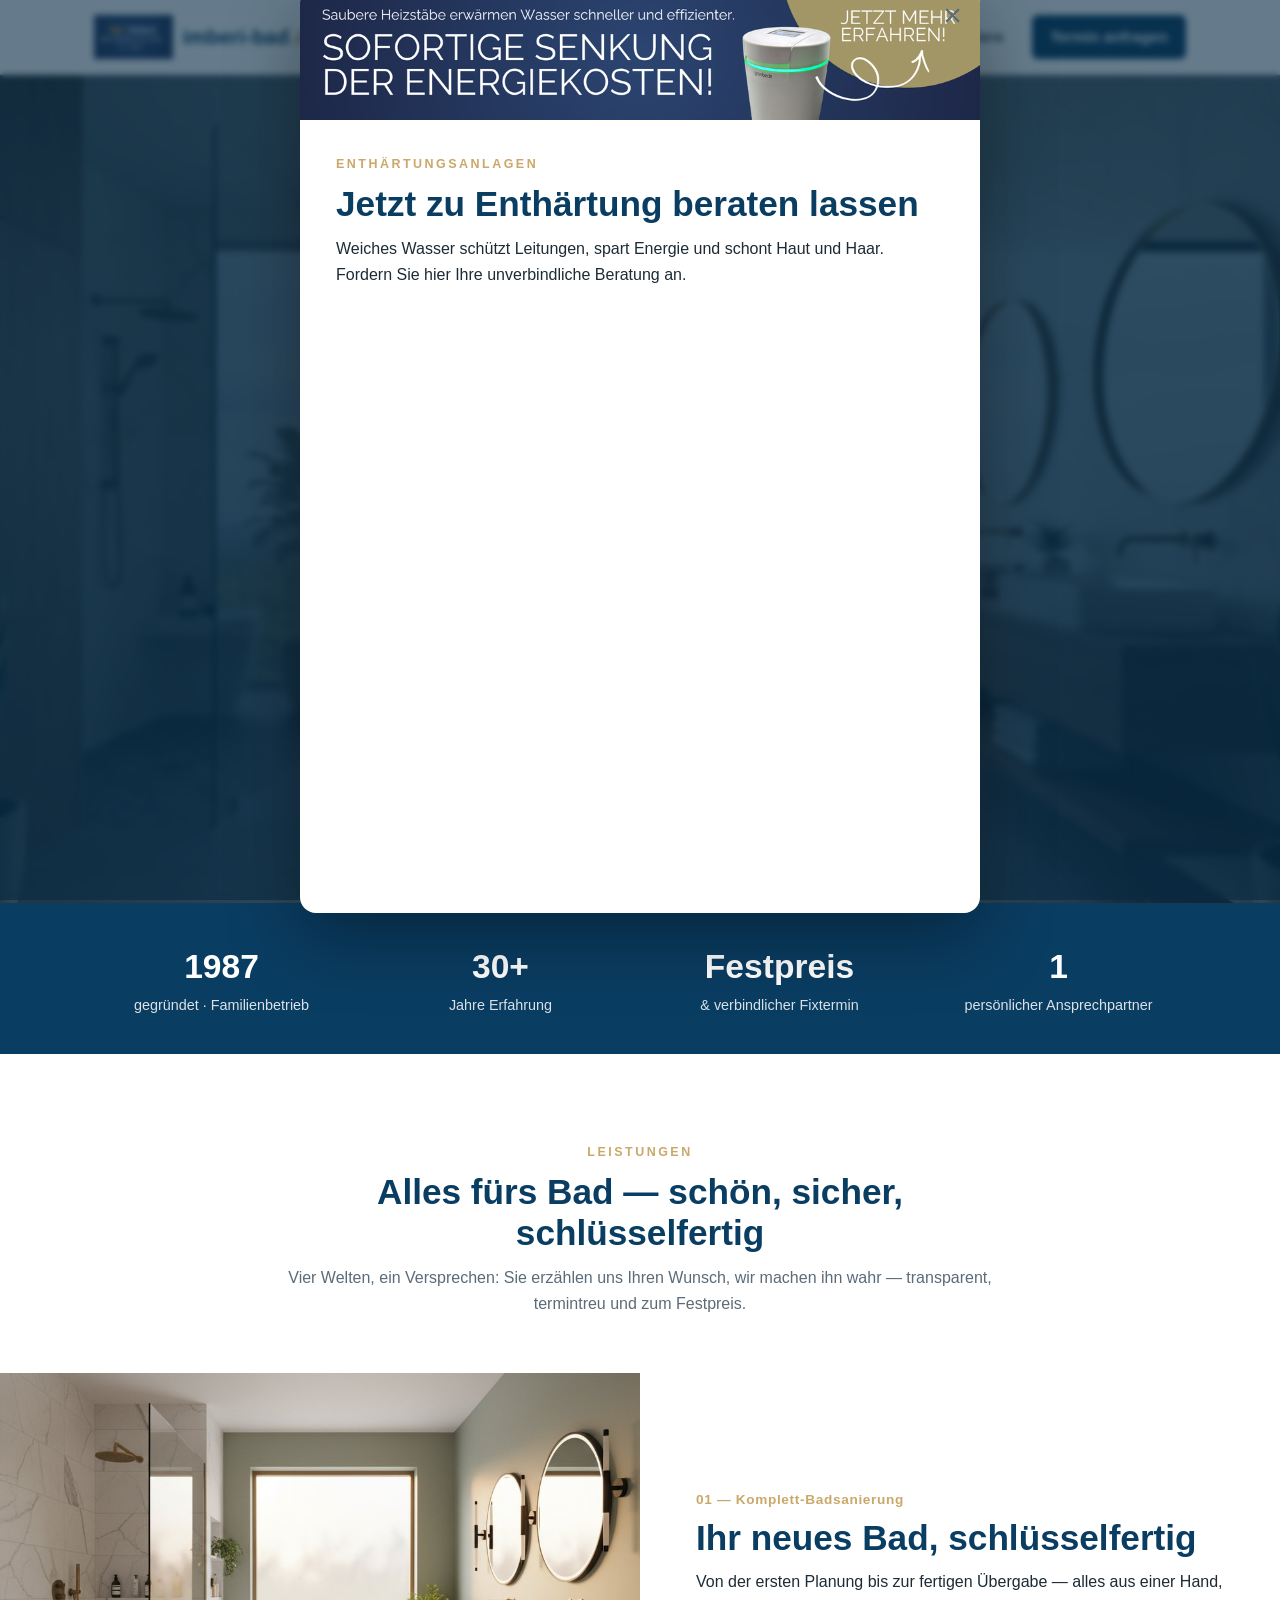
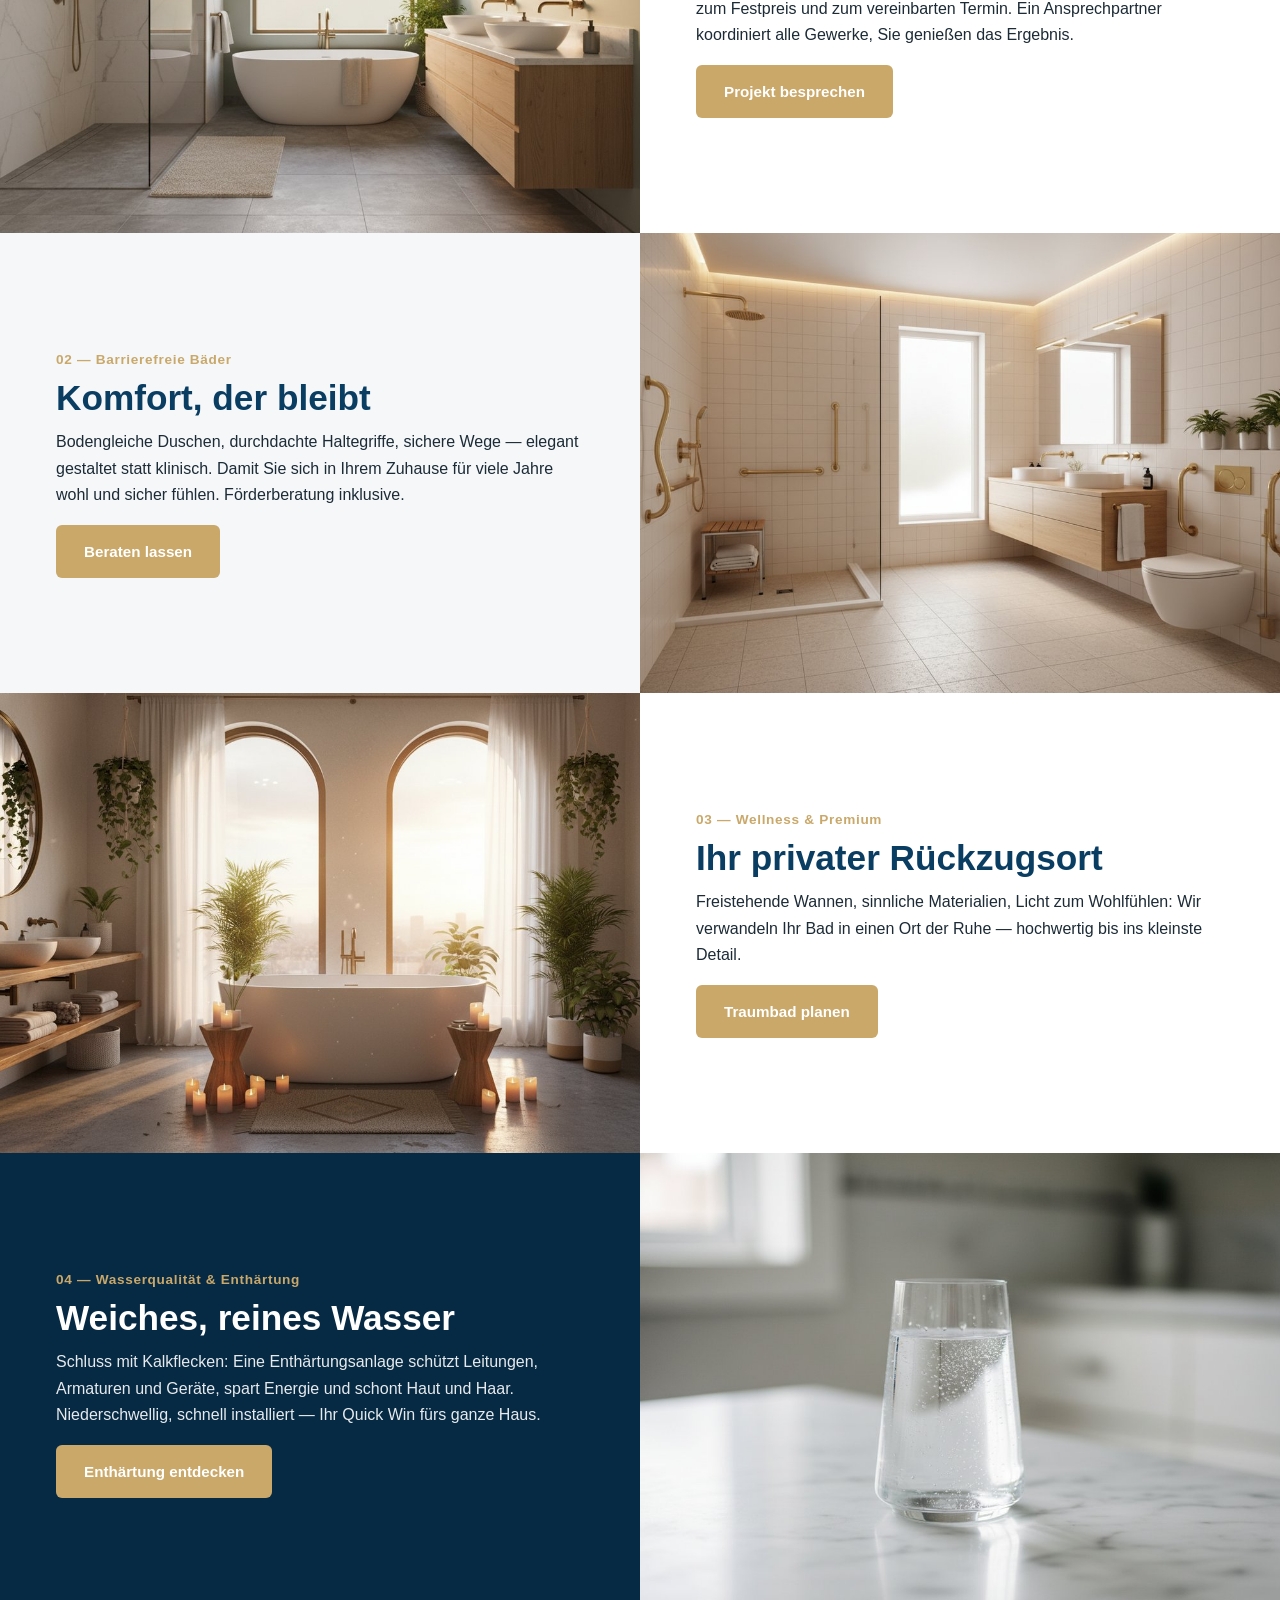
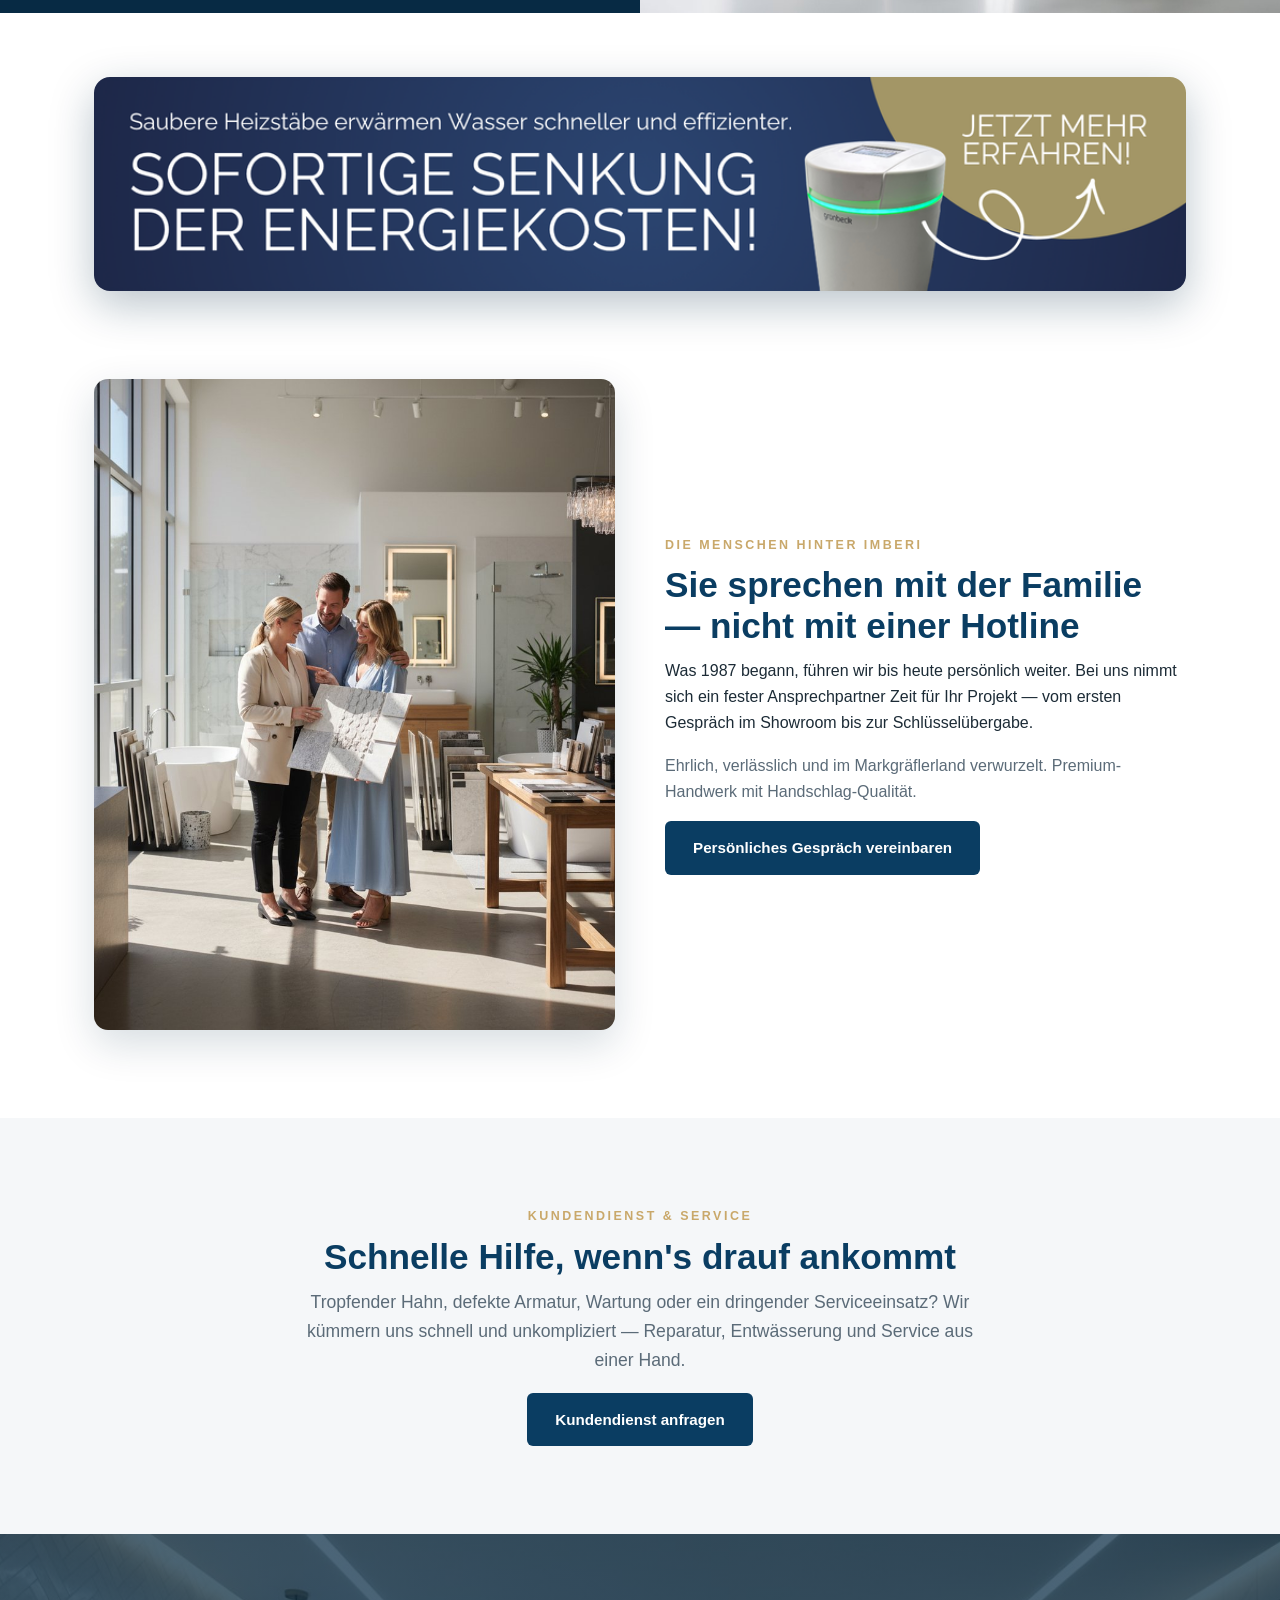
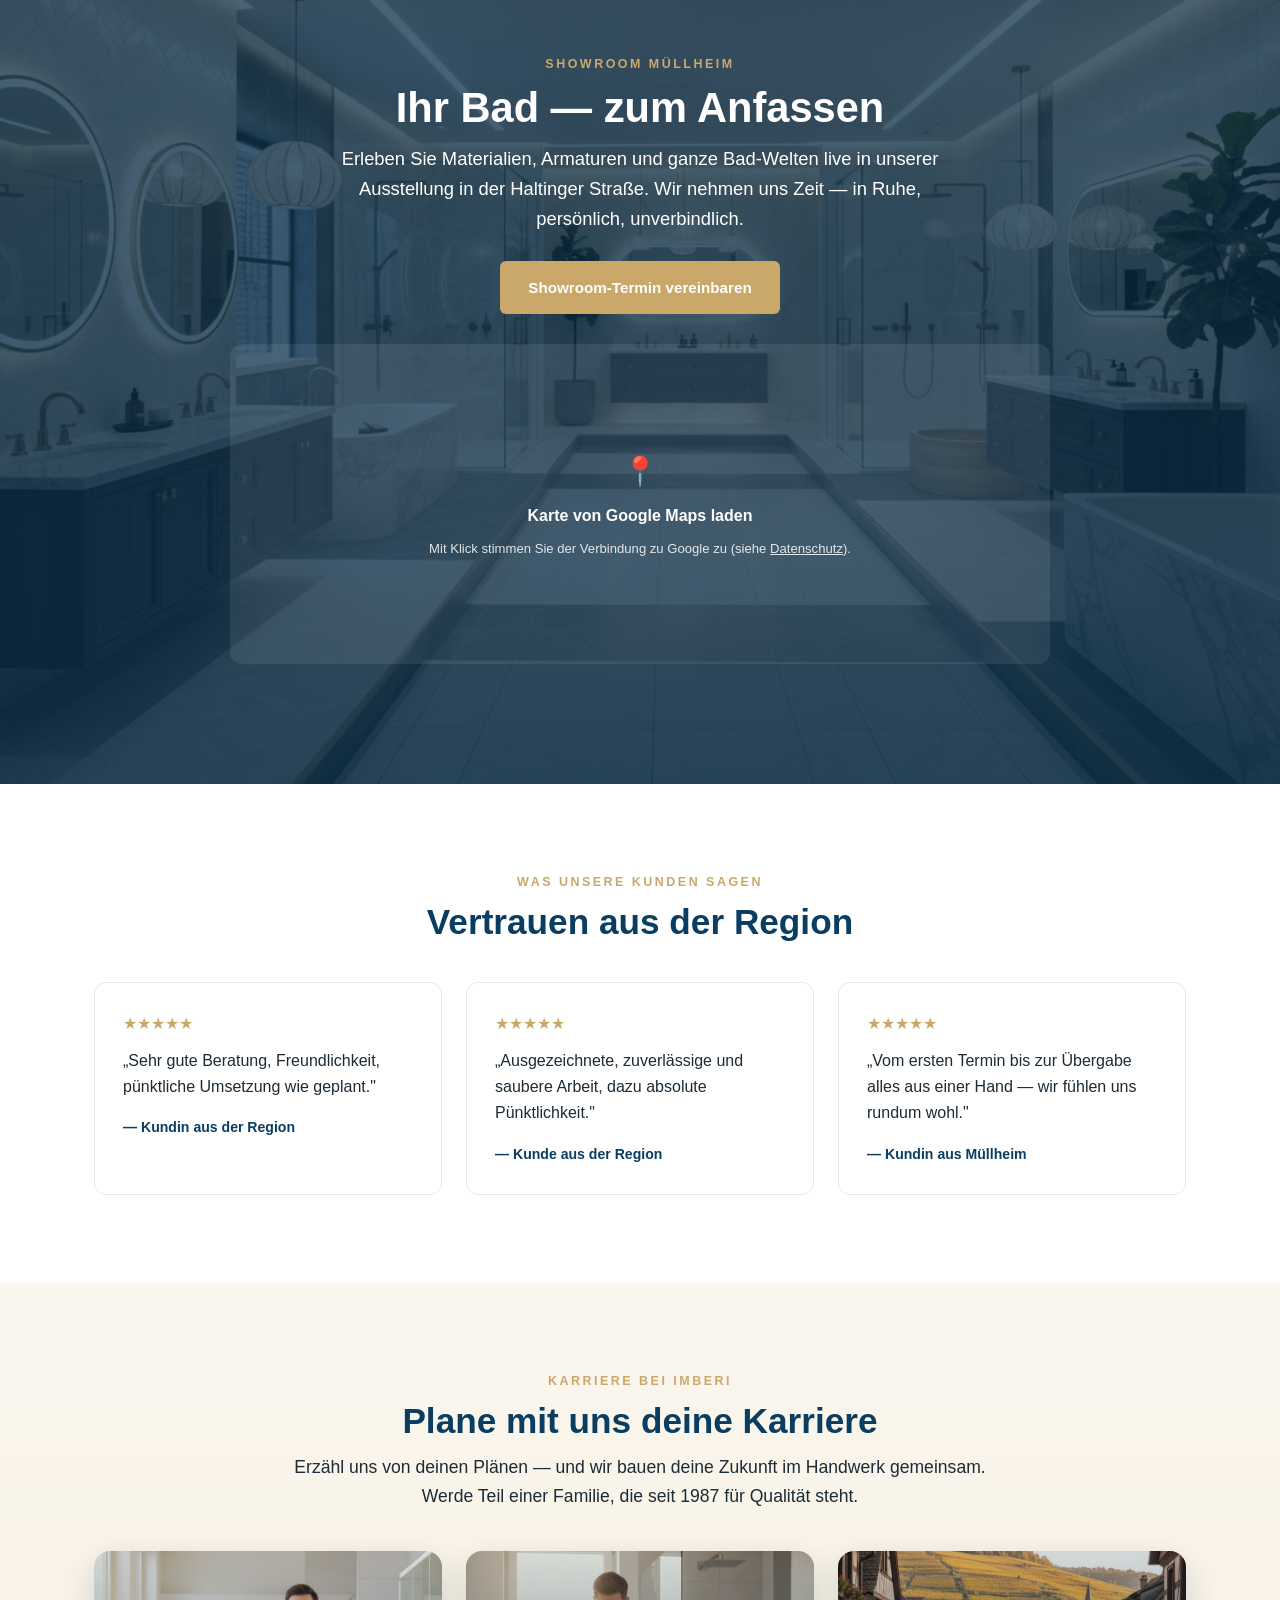
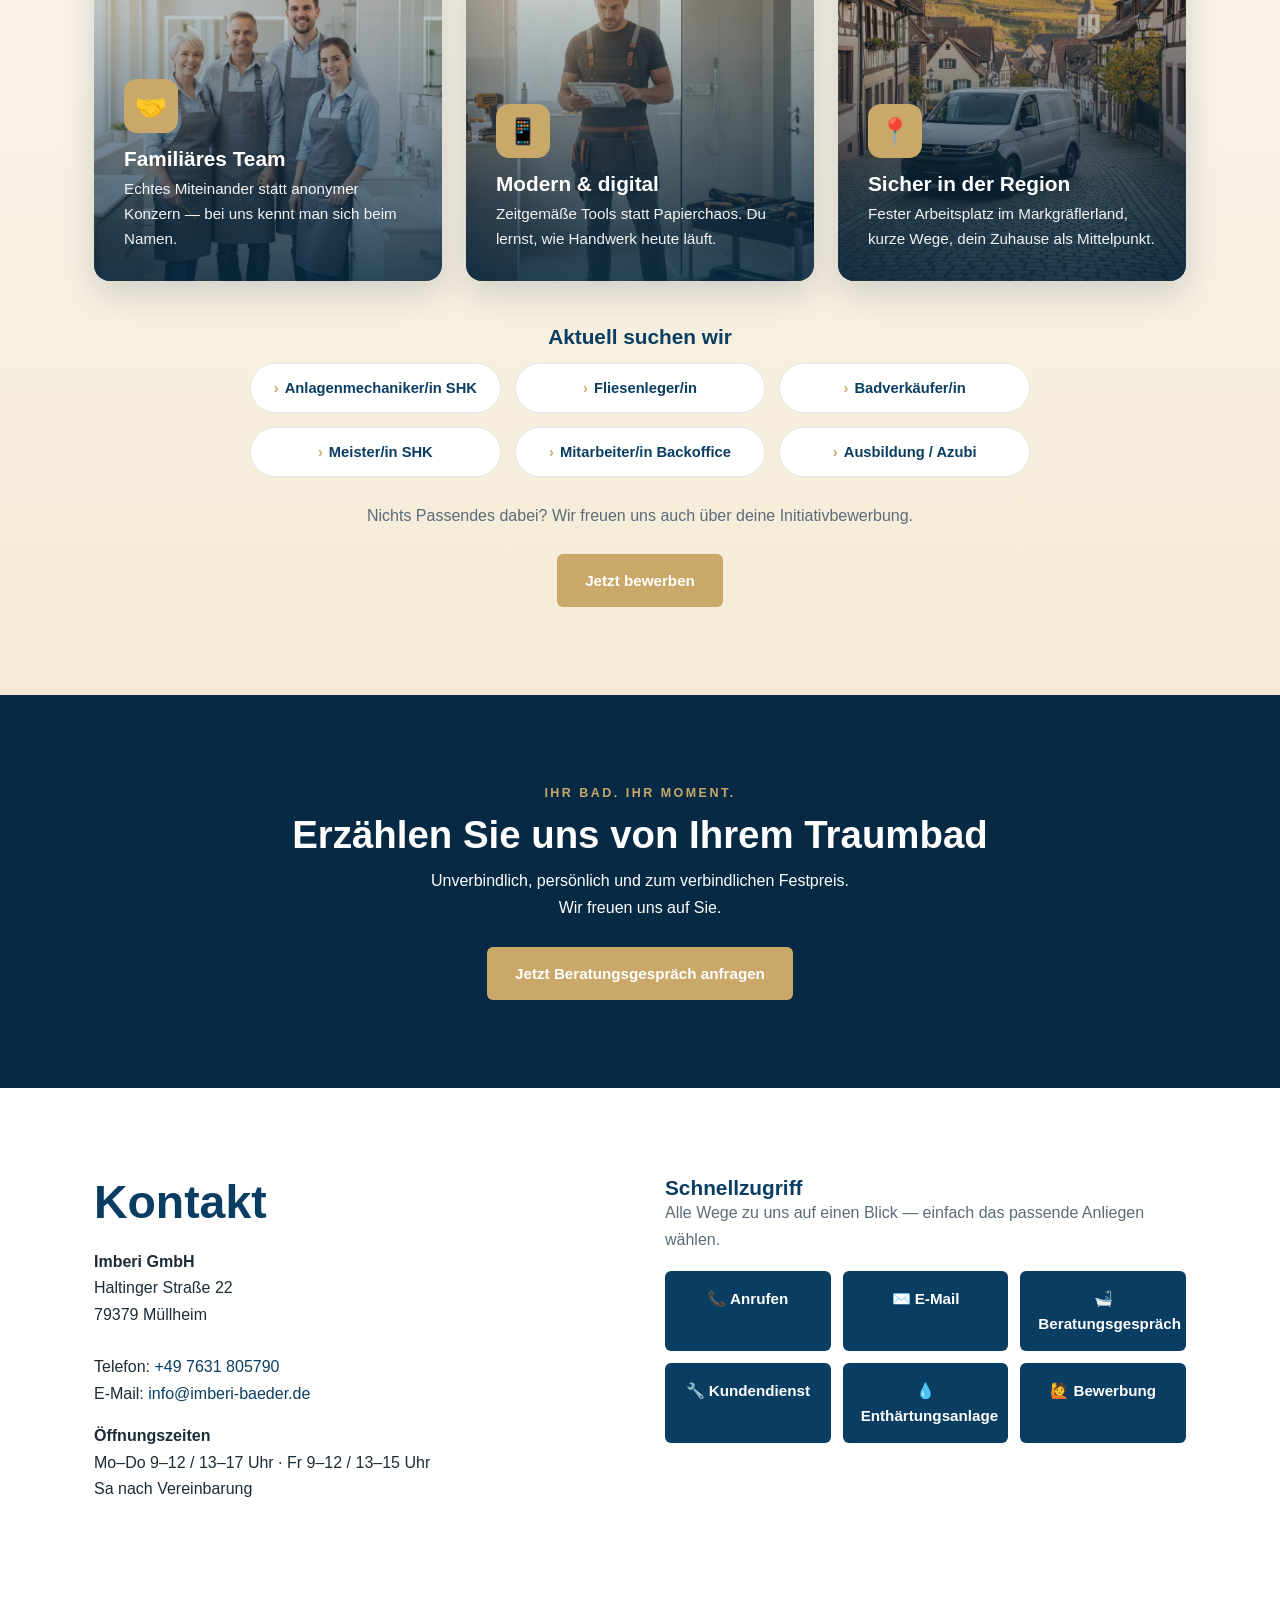
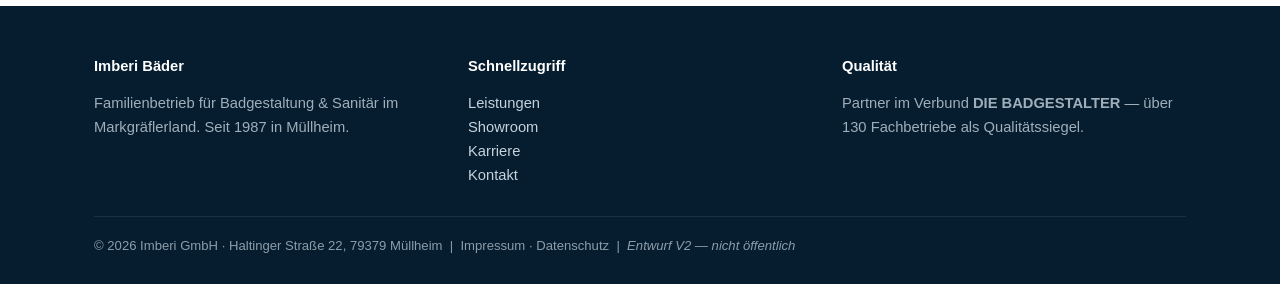
==== v2/index.html @ c009ee18 "Version 2: bildstarke Magazin-Variante mit KI-Bildern (via mediathek-Skill) Co-Authored-By: Claude O" ====
<!DOCTYPE html>
<html lang="de">
<head>
<meta charset="UTF-8">
<meta name="viewport" content="width=device-width, initial-scale=1.0">
<meta name="robots" content="noindex, nofollow">
<title>Imberi Bäder — Ihr Traumbad aus Müllheim | Version 2</title>
<meta name="description" content="Imberi Die Badgestalter — Komplettbäder, Barrierefreiheit, Wellness und Wasserqualität aus einer Hand. Familienbetrieb seit 1987 in Müllheim. Festpreis, Fixtermin, ein Ansprechpartner.">
<link rel="icon" type="image/png" href="assets/Logo_imberi.png">
<meta property="og:type" content="website">
<meta property="og:title" content="Imberi Bäder — Ihr Traumbad aus Müllheim">
<meta property="og:description" content="Komplettbäder, Barrierefreiheit, Wellness. Familienbetrieb seit 1987. Showroom in Müllheim.">
<meta property="og:image" content="assets/hero.jpg">
<script type="application/ld+json">
{"@context":"https://schema.org","@type":"HomeAndConstructionBusiness","name":"Imberi GmbH — Die Badgestalter","image":"assets/hero.jpg","description":"Familienbetrieb für Badgestaltung, Badsanierung, barrierefreie Bäder und Sanitär im Markgräflerland. Seit 1987 in Müllheim.","address":{"@type":"PostalAddress","streetAddress":"Haltinger Straße 22","postalCode":"79379","addressLocality":"Müllheim","addressRegion":"Baden-Württemberg","addressCountry":"DE"},"telephone":"+49 7631 805790","email":"info@imberi-baeder.de","openingHoursSpecification":[{"@type":"OpeningHoursSpecification","dayOfWeek":["Monday","Tuesday","Wednesday","Thursday"],"opens":"09:00","closes":"17:00"},{"@type":"OpeningHoursSpecification","dayOfWeek":"Friday","opens":"09:00","closes":"15:00"}],"founder":"Familie Imberi","foundingDate":"1987"}
</script>
<style>
  :root{
    --blau:#0a3d62; --blau-tief:#072a44; --gold:#c9a86a; --gold-tief:#b8965a;
    --hell:#f5f7f9; --grau:#5b6b78; --weiss:#ffffff; --rand:#e3e8ec;
  }
  *{margin:0;padding:0;box-sizing:border-box}
  body{font-family:'Segoe UI',-apple-system,Helvetica,Arial,sans-serif;color:#1c2b36;line-height:1.65;background:var(--weiss)}
  h1,h2,h3{font-weight:700;line-height:1.15;color:var(--blau)}
  h2{font-size:2.2rem;margin-bottom:.7rem}
  h3{font-size:1.3rem}
  p{margin-bottom:1rem}
  a{color:var(--blau);text-decoration:none}
  .wrap{max-width:1140px;margin:0 auto;padding:0 24px}
  section{padding:88px 0}
  .center{text-align:center}
  .eyebrow{text-transform:uppercase;letter-spacing:.2em;font-size:.78rem;font-weight:700;color:var(--gold);margin-bottom:.6rem}
  .btn{display:inline-block;background:var(--gold);color:#fff!important;padding:14px 28px;border-radius:6px;font-weight:700;font-size:.95rem;transition:.2s;border:none;cursor:pointer}
  .btn:hover{background:var(--gold-tief)}
  .btn-outline{background:transparent;border:2px solid #fff;color:#fff!important}
  .btn-blau{background:var(--blau)} .btn-blau:hover{background:var(--blau-tief)}

  /* Nav */
  header.nav{position:sticky;top:0;z-index:900;background:rgba(255,255,255,.96);backdrop-filter:blur(6px);border-bottom:1px solid var(--rand)}
  .nav .wrap{display:flex;align-items:center;justify-content:space-between;height:74px}
  .logo{display:flex;align-items:center;gap:10px;font-weight:800;font-size:1.3rem;color:var(--blau)}
  .logo img{height:44px}
  .nav nav a{margin-left:24px;font-weight:600;color:#33454f;font-size:.95rem}
  .nav nav a:hover{color:var(--gold)}

  /* Hero */
  .hero{position:relative;min-height:92vh;display:flex;align-items:center;color:#fff;text-align:center;
    background:linear-gradient(rgba(7,42,68,.55),rgba(7,42,68,.66)),url('assets/hero.jpg') center/cover no-repeat}
  .hero .wrap{max-width:860px}
  .hero h1{color:#fff;font-size:4rem;margin-bottom:1.2rem}
  .hero .sub{font-size:1.5rem;margin:0 auto 2.4rem;max-width:680px;opacity:.97}
  .hero .cta-row{display:flex;gap:14px;flex-wrap:wrap;justify-content:center}

  /* Trust */
  .trust{background:var(--blau);color:#fff;padding:36px 0}
  .trust .grid{display:grid;grid-template-columns:repeat(4,1fr);gap:24px;text-align:center}
  .trust .num{font-size:2.1rem;font-weight:800;color:#fff}
  .trust .lbl{font-size:.9rem;opacity:.85}

  /* Feature-Sektionen (alternierend Bild/Text) */
  .feature{display:grid;grid-template-columns:1fr 1fr;align-items:stretch;min-height:460px}
  .feature .bild{background-size:cover;background-position:center;min-height:340px}
  .feature .inhalt{padding:64px 56px;display:flex;flex-direction:column;justify-content:center}
  .feature.alt .bild{order:2}
  .feature .num-tag{font-size:.85rem;font-weight:700;color:var(--gold);letter-spacing:.05em;margin-bottom:.4rem}
  .feature.dunkel{background:var(--blau-tief);color:#fff}
  .feature.dunkel h2{color:#fff} .feature.dunkel p{color:rgba(255,255,255,.9)}
  .feature.hell{background:var(--hell)}

  /* Intro */
  .intro{text-align:center;max-width:760px;margin:0 auto}

  /* Showroom-Band */
  .band{position:relative;color:#fff;text-align:center;padding:120px 0;
    background:linear-gradient(rgba(7,42,68,.72),rgba(7,42,68,.82)),url('assets/showroom.jpg') center/cover no-repeat}
  .band h2{color:#fff;font-size:2.6rem}
  .band p{max-width:600px;margin:0 auto 26px;font-size:1.15rem}
  .mapbox{border:0;width:100%;height:320px;border-radius:12px;margin-top:30px}

  /* Beratung split */
  .split{display:grid;grid-template-columns:1fr 1fr;gap:50px;align-items:center}
  .split img{width:100%;border-radius:14px;display:block;box-shadow:0 14px 40px rgba(7,42,68,.16)}

  /* Promo */
  .promo-img{display:block;cursor:pointer;border-radius:16px;overflow:hidden;box-shadow:0 14px 44px rgba(7,42,68,.28);transition:.2s;line-height:0}
  .promo-img:hover{transform:translateY(-3px)} .promo-img img{width:100%;height:auto;display:block}

  /* Karriere */
  #karriere{background:linear-gradient(180deg,#fbf7ef,#f5ead6)}
  .kcards{display:grid;grid-template-columns:repeat(3,1fr);gap:24px;margin-bottom:44px}
  .kcard{position:relative;overflow:hidden;border-radius:16px;min-height:330px;display:flex;flex-direction:column;justify-content:flex-end;padding:30px;color:#fff;background-size:cover;background-position:center;box-shadow:0 12px 34px rgba(7,42,68,.16)}
  .kcard::before{content:'';position:absolute;inset:0;background:linear-gradient(rgba(7,42,68,.15),rgba(7,42,68,.82))}
  .kcard>*{position:relative;z-index:1} .kcard h3{color:#fff;margin-bottom:.3rem} .kcard p{color:rgba(255,255,255,.94);margin:0;font-size:.95rem}
  .kcard .kic{width:54px;height:54px;border-radius:13px;background:var(--gold);display:flex;align-items:center;justify-content:center;font-size:1.6rem;margin-bottom:14px}
  .stellen{display:grid;grid-template-columns:repeat(3,1fr);gap:14px;max-width:780px;margin:14px auto 26px}
  .stelle{background:#fff;border:1px solid var(--rand);border-radius:30px;padding:12px 18px;font-weight:600;color:var(--blau);font-size:.92rem;text-align:center}
  .stelle span{color:var(--gold);margin-right:6px}

  /* Stimmen */
  .quotes{display:grid;grid-template-columns:repeat(3,1fr);gap:24px}
  .quote{background:var(--weiss);border:1px solid var(--rand);border-radius:12px;padding:28px}
  .stars{color:var(--gold);margin-bottom:10px}
  .quote .who{font-weight:700;color:var(--blau);margin-top:10px;font-size:.88rem}

  /* Kontakt */
  .kontakt-grid{display:grid;grid-template-columns:1fr 1fr;gap:50px}
  .quicknav{display:grid;grid-template-columns:repeat(auto-fit,minmax(160px,1fr));gap:12px;margin-top:18px}
  .quicknav .btn{display:block;text-align:center;padding:15px 18px}

  /* CTA */
  .cta-band{background:var(--blau-tief);color:#fff;text-align:center}
  .cta-band h2{color:#fff;font-size:2.4rem}

  footer{background:#061d2f;color:#c5d3de;padding:48px 0 28px;font-size:.92rem}
  footer .grid{display:grid;grid-template-columns:repeat(3,1fr);gap:30px;margin-bottom:28px}
  footer h4{color:#fff;margin-bottom:12px} footer a{color:#c5d3de} footer a:hover{color:#fff}
  .feinprint{border-top:1px solid rgba(255,255,255,.12);padding-top:18px;font-size:.82rem;opacity:.7}

  /* Modals */
  .modal-overlay{position:fixed;inset:0;background:rgba(7,42,68,.62);backdrop-filter:blur(3px);z-index:1000;display:none;align-items:center;justify-content:center;padding:20px}
  .modal-overlay.open{display:flex}
  .modal{background:#fff;border-radius:16px;max-width:560px;width:100%;padding:44px;position:relative;box-shadow:0 24px 70px rgba(0,0,0,.35);animation:pop .22s ease}
  .modal-wide{max-width:680px;padding:0;overflow:hidden}
  .modal-wide .modal-body{padding:34px 36px 32px}
  .modal-banner{width:100%;display:block}
  .jotform{width:100%;height:560px;border:0;border-radius:8px;margin-top:8px}
  @keyframes pop{from{transform:scale(.94);opacity:0}to{transform:scale(1);opacity:1}}
  .modal-close{position:absolute;top:12px;right:18px;border:none;background:none;font-size:2rem;color:var(--grau);cursor:pointer;line-height:1;z-index:3}
  .modal-close:hover{color:var(--blau)}

  @media(max-width:860px){
    .trust .grid,.kcards,.stellen,.quotes,.kontakt-grid,.split,footer .grid{grid-template-columns:1fr}
    .feature{grid-template-columns:1fr} .feature.alt .bild{order:0} .feature .inhalt{padding:40px 28px}
    .hero h1{font-size:2.5rem} .nav nav{display:none}
  }
</style>
</head>
<body>

<!-- NAV -->
<header class="nav">
  <div class="wrap">
    <a class="logo" href="#top" onclick="window.scrollTo({top:0,behavior:'smooth'});return false;" aria-label="Zum Seitenanfang">
      <img src="assets/Logo_imberi.png" alt="Imberi" onerror="this.style.display='none'">
      <span style="text-transform:lowercase">imberi-bad<span style="color:var(--gold)">.de</span></span>
    </a>
    <nav>
      <a href="#leistungen">Leistungen</a>
      <a href="#beratung">Beratung</a>
      <a href="#kundendienst">Service</a>
      <a href="#showroom">Showroom</a>
      <a href="#karriere">Karriere</a>
      <a href="#kontakt" class="btn btn-blau" style="padding:9px 18px">Termin anfragen</a>
    </nav>
  </div>
</header>

<!-- HERO -->
<section class="hero">
  <div class="wrap">
    <div class="eyebrow" style="color:var(--gold)">Die Badgestalter · Müllheim seit 1987</div>
    <h1>Ihr Traumbad.<br>Aus einer Hand.</h1>
    <p class="sub">Geplant, gebaut und übergeben von einer Familie, die seit über 30 Jahren weiß, wie sich ein perfektes Bad anfühlt.</p>
    <div class="cta-row">
      <a class="btn" onclick="openModal('beratModal')" role="button" tabindex="0" style="cursor:pointer">Beratungsgespräch anfragen</a>
      <a href="#showroom" class="btn btn-outline">Showroom erleben</a>
    </div>
  </div>
</section>

<!-- TRUST -->
<section class="trust" style="padding:36px 0">
  <div class="wrap"><div class="grid">
    <div><div class="num">1987</div><div class="lbl">gegründet · Familienbetrieb</div></div>
    <div><div class="num">30+</div><div class="lbl">Jahre Erfahrung</div></div>
    <div><div class="num">Festpreis</div><div class="lbl">& verbindlicher Fixtermin</div></div>
    <div><div class="num">1</div><div class="lbl">persönlicher Ansprechpartner</div></div>
  </div></div>
</section>

<!-- INTRO -->
<section id="leistungen" style="padding-bottom:40px">
  <div class="wrap"><div class="intro">
    <div class="eyebrow">Leistungen</div>
    <h2>Alles fürs Bad — schön, sicher, schlüsselfertig</h2>
    <p style="color:var(--grau)">Vier Welten, ein Versprechen: Sie erzählen uns Ihren Wunsch, wir machen ihn wahr — transparent, termintreu und zum Festpreis.</p>
  </div></div>
</section>

<!-- FEATURE 1: Komplettbad -->
<div class="feature">
  <div class="bild" style="background-image:url('assets/komplettbad.jpg')"></div>
  <div class="inhalt">
    <div class="num-tag">01 — Komplett-Badsanierung</div>
    <h2>Ihr neues Bad, schlüsselfertig</h2>
    <p>Von der ersten Planung bis zur fertigen Übergabe — alles aus einer Hand, zum Festpreis und zum vereinbarten Termin. Ein Ansprechpartner koordiniert alle Gewerke, Sie genießen das Ergebnis.</p>
    <div><a class="btn" onclick="openModal('beratModal')" role="button" tabindex="0" style="cursor:pointer">Projekt besprechen</a></div>
  </div>
</div>

<!-- FEATURE 2: Barrierefrei -->
<div class="feature alt hell">
  <div class="bild" style="background-image:url('assets/barrierefrei.jpg')"></div>
  <div class="inhalt">
    <div class="num-tag">02 — Barrierefreie Bäder</div>
    <h2>Komfort, der bleibt</h2>
    <p>Bodengleiche Duschen, durchdachte Haltegriffe, sichere Wege — elegant gestaltet statt klinisch. Damit Sie sich in Ihrem Zuhause für viele Jahre wohl und sicher fühlen. Förderberatung inklusive.</p>
    <div><a class="btn" onclick="openModal('beratModal')" role="button" tabindex="0" style="cursor:pointer">Beraten lassen</a></div>
  </div>
</div>

<!-- FEATURE 3: Wellness -->
<div class="feature">
  <div class="bild" style="background-image:url('assets/wellness.jpg')"></div>
  <div class="inhalt">
    <div class="num-tag">03 — Wellness & Premium</div>
    <h2>Ihr privater Rückzugsort</h2>
    <p>Freistehende Wannen, sinnliche Materialien, Licht zum Wohlfühlen: Wir verwandeln Ihr Bad in einen Ort der Ruhe — hochwertig bis ins kleinste Detail.</p>
    <div><a class="btn" onclick="openModal('beratModal')" role="button" tabindex="0" style="cursor:pointer">Traumbad planen</a></div>
  </div>
</div>

<!-- FEATURE 4: Wasser/Enthärtung (dunkel) -->
<div class="feature alt dunkel">
  <div class="bild" style="background-image:url('assets/wasser.jpg')"></div>
  <div class="inhalt">
    <div class="num-tag">04 — Wasserqualität & Enthärtung</div>
    <h2>Weiches, reines Wasser</h2>
    <p>Schluss mit Kalkflecken: Eine Enthärtungsanlage schützt Leitungen, Armaturen und Geräte, spart Energie und schont Haut und Haar. Niederschwellig, schnell installiert — Ihr Quick Win fürs ganze Haus.</p>
    <div><a class="btn" onclick="openEnt()" role="button" tabindex="0" style="cursor:pointer">Enthärtung entdecken</a></div>
  </div>
</div>

<!-- ENTHÄRTUNGS-PROMO -->
<section style="padding:64px 0 0">
  <div class="wrap">
    <a class="promo-img" onclick="openEnt()" role="button" tabindex="0" aria-label="Zur Enthärtungs-Beratung">
      <img src="assets/banner-enthaertung.png" alt="Sofortige Senkung der Energiekosten — Enthärtungsanlage">
    </a>
  </div>
</section>

<!-- BERATUNG / FAMILIE -->
<section id="beratung">
  <div class="wrap"><div class="split">
    <img src="assets/beratung.jpg" alt="Persönliche Beratung im Showroom">
    <div>
      <div class="eyebrow">Die Menschen hinter Imberi</div>
      <h2>Sie sprechen mit der Familie — nicht mit einer Hotline</h2>
      <p>Was 1987 begann, führen wir bis heute persönlich weiter. Bei uns nimmt sich ein fester Ansprechpartner Zeit für Ihr Projekt — vom ersten Gespräch im Showroom bis zur Schlüsselübergabe.</p>
      <p style="color:var(--grau)">Ehrlich, verlässlich und im Markgräflerland verwurzelt. Premium-Handwerk mit Handschlag-Qualität.</p>
      <div><a class="btn btn-blau" onclick="openModal('beratModal')" role="button" tabindex="0" style="cursor:pointer">Persönliches Gespräch vereinbaren</a></div>
    </div>
  </div></div>
</section>

<!-- KUNDENDIENST / SERVICE -->
<section id="kundendienst" style="background:var(--hell)">
  <div class="wrap center" style="max-width:720px;margin:0 auto">
    <div class="eyebrow">Kundendienst & Service</div>
    <h2>Schnelle Hilfe, wenn's drauf ankommt</h2>
    <p style="color:var(--grau);font-size:1.1rem">Tropfender Hahn, defekte Armatur, Wartung oder ein dringender Serviceeinsatz? Wir kümmern uns schnell und unkompliziert — Reparatur, Entwässerung und Service aus einer Hand.</p>
    <div style="margin-top:18px"><a class="btn btn-blau" onclick="openModal('serviceModal')" role="button" tabindex="0" style="cursor:pointer">Kundendienst anfragen</a></div>
  </div>
</section>

<!-- SHOWROOM-BAND -->
<section id="showroom" class="band">
  <div class="wrap">
    <div class="eyebrow" style="color:var(--gold)">Showroom Müllheim</div>
    <h2>Ihr Bad — zum Anfassen</h2>
    <p>Erleben Sie Materialien, Armaturen und ganze Bad-Welten live in unserer Ausstellung in der Haltinger Straße. Wir nehmen uns Zeit — in Ruhe, persönlich, unverbindlich.</p>
    <a href="#kontakt" class="btn">Showroom-Termin vereinbaren</a>
    <div class="wrap" style="max-width:820px;padding:0">
      <div class="mapbox foto" id="mapConsent" onclick="loadMap()" style="cursor:pointer;background:rgba(255,255,255,.08);display:flex;align-items:center;justify-content:center;flex-direction:column;gap:8px;color:#fff">
        <div style="font-size:1.8rem">📍</div>
        <strong>Karte von Google Maps laden</strong>
        <span style="font-size:.82rem;opacity:.85">Mit Klick stimmen Sie der Verbindung zu Google zu (siehe <a href="datenschutz.html" style="color:#fff;text-decoration:underline">Datenschutz</a>).</span>
      </div>
    </div>
  </div>
</section>

<!-- STIMMEN -->
<section>
  <div class="wrap">
    <div class="center" style="max-width:680px;margin:0 auto 40px">
      <div class="eyebrow">Was unsere Kunden sagen</div>
      <h2>Vertrauen aus der Region</h2>
    </div>
    <div class="quotes">
      <div class="quote"><div class="stars">★★★★★</div><p>„Sehr gute Beratung, Freundlichkeit, pünktliche Umsetzung wie geplant."</p><div class="who">— Kundin aus der Region</div></div>
      <div class="quote"><div class="stars">★★★★★</div><p>„Ausgezeichnete, zuverlässige und saubere Arbeit, dazu absolute Pünktlichkeit."</p><div class="who">— Kunde aus der Region</div></div>
      <div class="quote"><div class="stars">★★★★★</div><p>„Vom ersten Termin bis zur Übergabe alles aus einer Hand — wir fühlen uns rundum wohl."</p><div class="who">— Kundin aus Müllheim</div></div>
    </div>
  </div>
</section>

<!-- KARRIERE -->
<section id="karriere">
  <div class="wrap">
    <div class="center" style="max-width:720px;margin:0 auto 40px">
      <div class="eyebrow">Karriere bei Imberi</div>
      <h2>Plane mit uns deine Karriere</h2>
      <p style="font-size:1.1rem">Erzähl uns von deinen Plänen — und wir bauen deine Zukunft im Handwerk gemeinsam. Werde Teil einer Familie, die seit 1987 für Qualität steht.</p>
    </div>
    <div class="kcards">
      <div class="kcard" style="background-image:url('assets/karriere-team.jpg')"><div class="kic">🤝</div><h3>Familiäres Team</h3><p>Echtes Miteinander statt anonymer Konzern — bei uns kennt man sich beim Namen.</p></div>
      <div class="kcard" style="background-image:url('assets/karriere-digital.jpg')"><div class="kic">📱</div><h3>Modern & digital</h3><p>Zeitgemäße Tools statt Papierchaos. Du lernst, wie Handwerk heute läuft.</p></div>
      <div class="kcard" style="background-image:url('assets/karriere-region.jpg')"><div class="kic">📍</div><h3>Sicher in der Region</h3><p>Fester Arbeitsplatz im Markgräflerland, kurze Wege, dein Zuhause als Mittelpunkt.</p></div>
    </div>
    <div class="center">
      <h3 style="margin-bottom:6px">Aktuell suchen wir</h3>
      <div class="stellen">
        <div class="stelle"><span>›</span>Anlagenmechaniker/in SHK</div>
        <div class="stelle"><span>›</span>Fliesenleger/in</div>
        <div class="stelle"><span>›</span>Badverkäufer/in</div>
        <div class="stelle"><span>›</span>Meister/in SHK</div>
        <div class="stelle"><span>›</span>Mitarbeiter/in Backoffice</div>
        <div class="stelle"><span>›</span>Ausbildung / Azubi</div>
      </div>
      <p style="color:var(--grau);max-width:560px;margin:0 auto 24px">Nichts Passendes dabei? Wir freuen uns auch über deine Initiativbewerbung.</p>
      <a class="btn" onclick="openModal('bewerbModal')" role="button" tabindex="0" style="cursor:pointer">Jetzt bewerben</a>
    </div>
  </div>
</section>

<!-- CTA -->
<section class="cta-band">
  <div class="wrap">
    <div class="eyebrow" style="color:var(--gold)">Ihr Bad. Ihr Moment.</div>
    <h2>Erzählen Sie uns von Ihrem Traumbad</h2>
    <p style="max-width:600px;margin:0 auto 26px">Unverbindlich, persönlich und zum verbindlichen Festpreis.<br>Wir freuen uns auf Sie.</p>
    <a class="btn" onclick="openModal('beratModal')" role="button" tabindex="0" style="cursor:pointer">Jetzt Beratungsgespräch anfragen</a>
  </div>
</section>

<!-- KONTAKT -->
<section id="kontakt">
  <div class="wrap"><div class="kontakt-grid">
    <div>
      <h2 style="font-size:2.9rem;margin-bottom:1.2rem">Kontakt</h2>
      <p><strong>Imberi GmbH</strong><br>Haltinger Straße 22<br>79379 Müllheim<br><br>
        Telefon: <a href="tel:+497631805790">+49 7631 805790</a><br>
        E-Mail: <a href="mailto:info@imberi-baeder.de">info@imberi-baeder.de</a></p>
      <p><strong>Öffnungszeiten</strong><br>Mo–Do 9–12 / 13–17 Uhr · Fr 9–12 / 13–15 Uhr<br>Sa nach Vereinbarung</p>
    </div>
    <div>
      <h3>Schnellzugriff</h3>
      <p style="color:var(--grau)">Alle Wege zu uns auf einen Blick — einfach das passende Anliegen wählen.</p>
      <div class="quicknav">
        <a class="btn btn-blau" onclick="openModal('telModal')" role="button" tabindex="0" style="cursor:pointer">📞 Anrufen</a>
        <a class="btn btn-blau" onclick="openModal('mailModal')" role="button" tabindex="0" style="cursor:pointer">✉️ E-Mail</a>
        <a class="btn btn-blau" onclick="openModal('beratModal')" role="button" tabindex="0" style="cursor:pointer">🛁 Beratungsgespräch</a>
        <a class="btn btn-blau" onclick="openModal('serviceModal')" role="button" tabindex="0" style="cursor:pointer">🔧 Kundendienst</a>
        <a class="btn btn-blau" onclick="openEnt()" role="button" tabindex="0" style="cursor:pointer">💧 Enthärtungsanlage</a>
        <a class="btn btn-blau" onclick="openModal('bewerbModal')" role="button" tabindex="0" style="cursor:pointer">🙋 Bewerbung</a>
      </div>
    </div>
  </div></div>
</section>

<!-- FOOTER -->
<footer>
  <div class="wrap">
    <div class="grid">
      <div><h4>Imberi Bäder</h4><p style="opacity:.8">Familienbetrieb für Badgestaltung & Sanitär im Markgräflerland. Seit 1987 in Müllheim.</p></div>
      <div><h4>Schnellzugriff</h4><a href="#leistungen">Leistungen</a><br><a href="#showroom">Showroom</a><br><a href="#karriere">Karriere</a><br><a href="#kontakt">Kontakt</a></div>
      <div><h4>Qualität</h4><p style="opacity:.8">Partner im Verbund <strong>DIE BADGESTALTER</strong> — über 130 Fachbetriebe als Qualitätssiegel.</p></div>
    </div>
    <div class="feinprint">© 2026 Imberi GmbH · Haltinger Straße 22, 79379 Müllheim &nbsp;|&nbsp; <a href="impressum.html">Impressum</a> · <a href="datenschutz.html">Datenschutz</a> &nbsp;|&nbsp; <em>Entwurf V2 — nicht öffentlich</em></div>
  </div>
</footer>

<!-- POP-UPS -->
<div class="modal-overlay" id="entModal" onclick="if(event.target===this)closeModal('entModal')">
  <div class="modal modal-wide">
    <button class="modal-close" onclick="closeModal('entModal')" aria-label="Schließen">&times;</button>
    <img src="assets/banner-enthaertung.png" alt="Enthärtungsanlage" class="modal-banner">
    <div class="modal-body">
      <div class="eyebrow" style="color:var(--gold)">Enthärtungsanlagen</div>
      <h2>Jetzt zu Enthärtung beraten lassen</h2>
      <p>Weiches Wasser schützt Leitungen, spart Energie und schont Haut und Haar. Fordern Sie hier Ihre unverbindliche Beratung an.</p>
      <iframe class="jotform" src="https://form.jotform.com/261522791355055" title="Enthärtungs-Beratung" loading="lazy"></iframe>
    </div>
  </div>
</div>

<div class="modal-overlay" id="beratModal" onclick="if(event.target===this)closeModal('beratModal')">
  <div class="modal modal-wide">
    <button class="modal-close" onclick="closeModal('beratModal')" aria-label="Schließen">&times;</button>
    <div class="modal-body" style="padding:34px 36px 32px">
      <div class="eyebrow" style="color:var(--gold)">Beratungsgespräch</div>
      <h2>Erzählen Sie uns von Ihrem Traumbad</h2>
      <p>Unverbindlich, persönlich und zum verbindlichen Festpreis. Wir melden uns zeitnah bei Ihnen.</p>
      <iframe class="jotform" src="https://form.jotform.com/253353401678054" title="Beratungsgespräch" loading="lazy"></iframe>
    </div>
  </div>
</div>

<div class="modal-overlay" id="serviceModal" onclick="if(event.target===this)closeModal('serviceModal')">
  <div class="modal modal-wide">
    <button class="modal-close" onclick="closeModal('serviceModal')" aria-label="Schließen">&times;</button>
    <div class="modal-body" style="padding:34px 36px 32px">
      <div class="eyebrow" style="color:var(--gold)">Kundendienst & Service</div>
      <h2>Schnell & unkompliziert anfragen</h2>
      <p>Beschreiben Sie kurz Ihr Anliegen — wir melden uns umgehend und vereinbaren Ihren Serviceeinsatz.</p>
      <iframe class="jotform" src="https://form.jotform.com/253352962368364" title="Kundendienst-Anfrage" loading="lazy"></iframe>
    </div>
  </div>
</div>

<div class="modal-overlay" id="bewerbModal" onclick="if(event.target===this)closeModal('bewerbModal')">
  <div class="modal modal-wide">
    <button class="modal-close" onclick="closeModal('bewerbModal')" aria-label="Schließen">&times;</button>
    <div class="modal-body" style="padding:34px 36px 32px">
      <div class="eyebrow" style="color:var(--gold)">Bewirb dich</div>
      <h2>Plane mit uns deine Karriere</h2>
      <p>Erzähl uns von deinen Plänen — wir freuen uns auf dich!</p>
      <iframe class="jotform" src="https://form.jotform.com/260394285295365" title="Bewerbung" loading="lazy"></iframe>
    </div>
  </div>
</div>

<div class="modal-overlay" id="telModal" onclick="if(event.target===this)closeModal('telModal')">
  <div class="modal" style="max-width:420px;text-align:center">
    <button class="modal-close" onclick="closeModal('telModal')" aria-label="Schließen">&times;</button>
    <div class="eyebrow" style="color:var(--gold)">Rufen Sie uns an</div>
    <h2 style="margin-bottom:.4rem">Wir sind für Sie da</h2>
    <p style="margin-bottom:20px">Gerne beraten wir Sie persönlich am Telefon:</p>
    <a href="tel:+497631805790" style="font-size:1.7rem;font-weight:800;color:var(--blau)">07631 805790</a>
  </div>
</div>

<div class="modal-overlay" id="mailModal" onclick="if(event.target===this)closeModal('mailModal')">
  <div class="modal" style="max-width:460px;text-align:center">
    <button class="modal-close" onclick="closeModal('mailModal')" aria-label="Schließen">&times;</button>
    <div class="eyebrow" style="color:var(--gold)">Schreiben Sie uns</div>
    <h2 style="margin-bottom:.4rem">Wir freuen uns auf Ihre Nachricht</h2>
    <p style="margin-bottom:20px">Schreiben Sie uns einfach — wir melden uns zeitnah zurück:</p>
    <a href="mailto:info@imberi-baeder.de" style="font-size:1.4rem;font-weight:800;color:var(--blau);word-break:break-all">info@imberi-baeder.de</a>
  </div>
</div>

<script>
  function openModal(id){document.getElementById(id).classList.add('open');document.body.style.overflow='hidden';}
  function closeModal(id){document.getElementById(id).classList.remove('open');document.body.style.overflow='';}
  function openEnt(){openModal('entModal');}
  document.addEventListener('keydown',function(e){if(e.key==='Escape'){document.querySelectorAll('.modal-overlay.open').forEach(function(m){m.classList.remove('open');});document.body.style.overflow='';}});
  function loadMap(){var b=document.getElementById('mapConsent');b.style.cursor='default';b.innerHTML='<iframe class="mapbox" loading="lazy" referrerpolicy="no-referrer-when-downgrade" src="https://www.google.com/maps?q=Haltinger%20Stra%C3%9Fe%2022,%2079379%20M%C3%BCllheim&output=embed" title="Imberi Showroom"></iframe>';}
  /* Begrüßungs-Pop-up fuer Impulskaeufer */
  window.addEventListener('DOMContentLoaded',function(){setTimeout(openEnt,1400);});
</script>
</body>
</html>
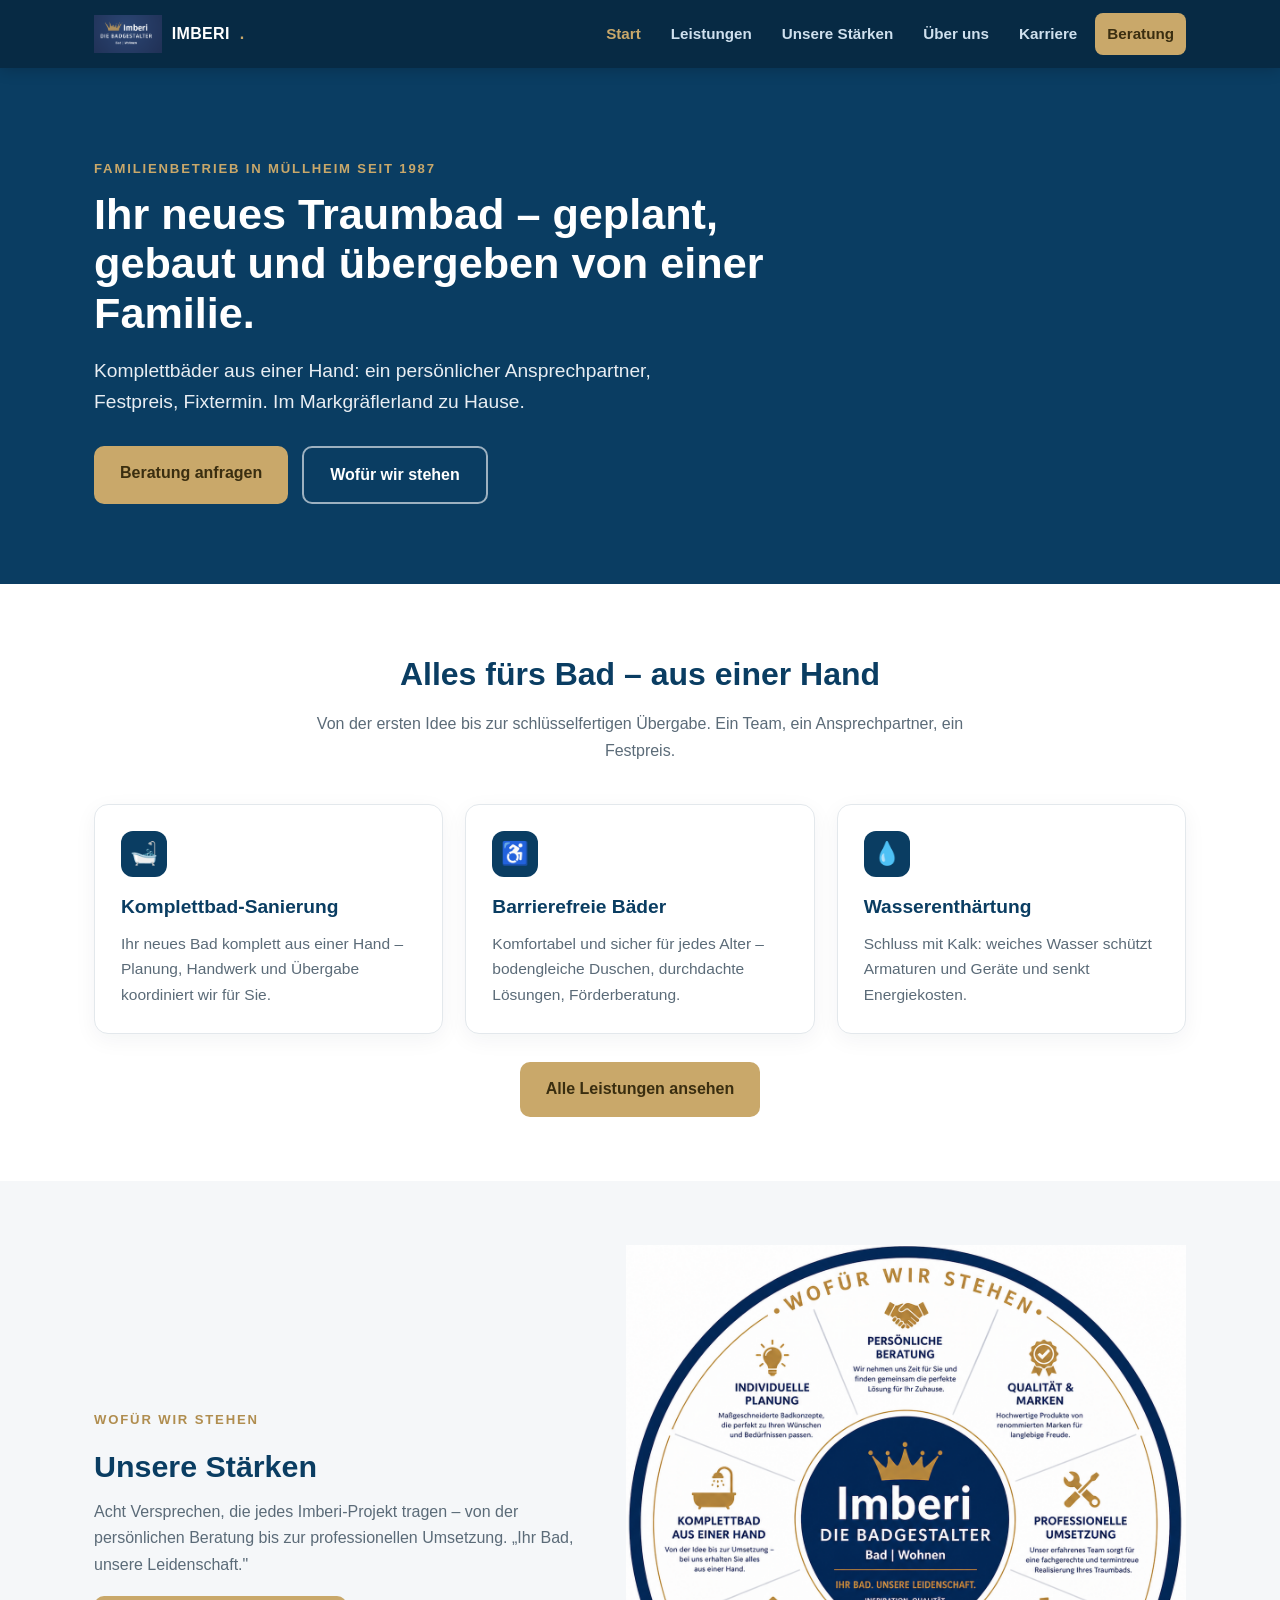
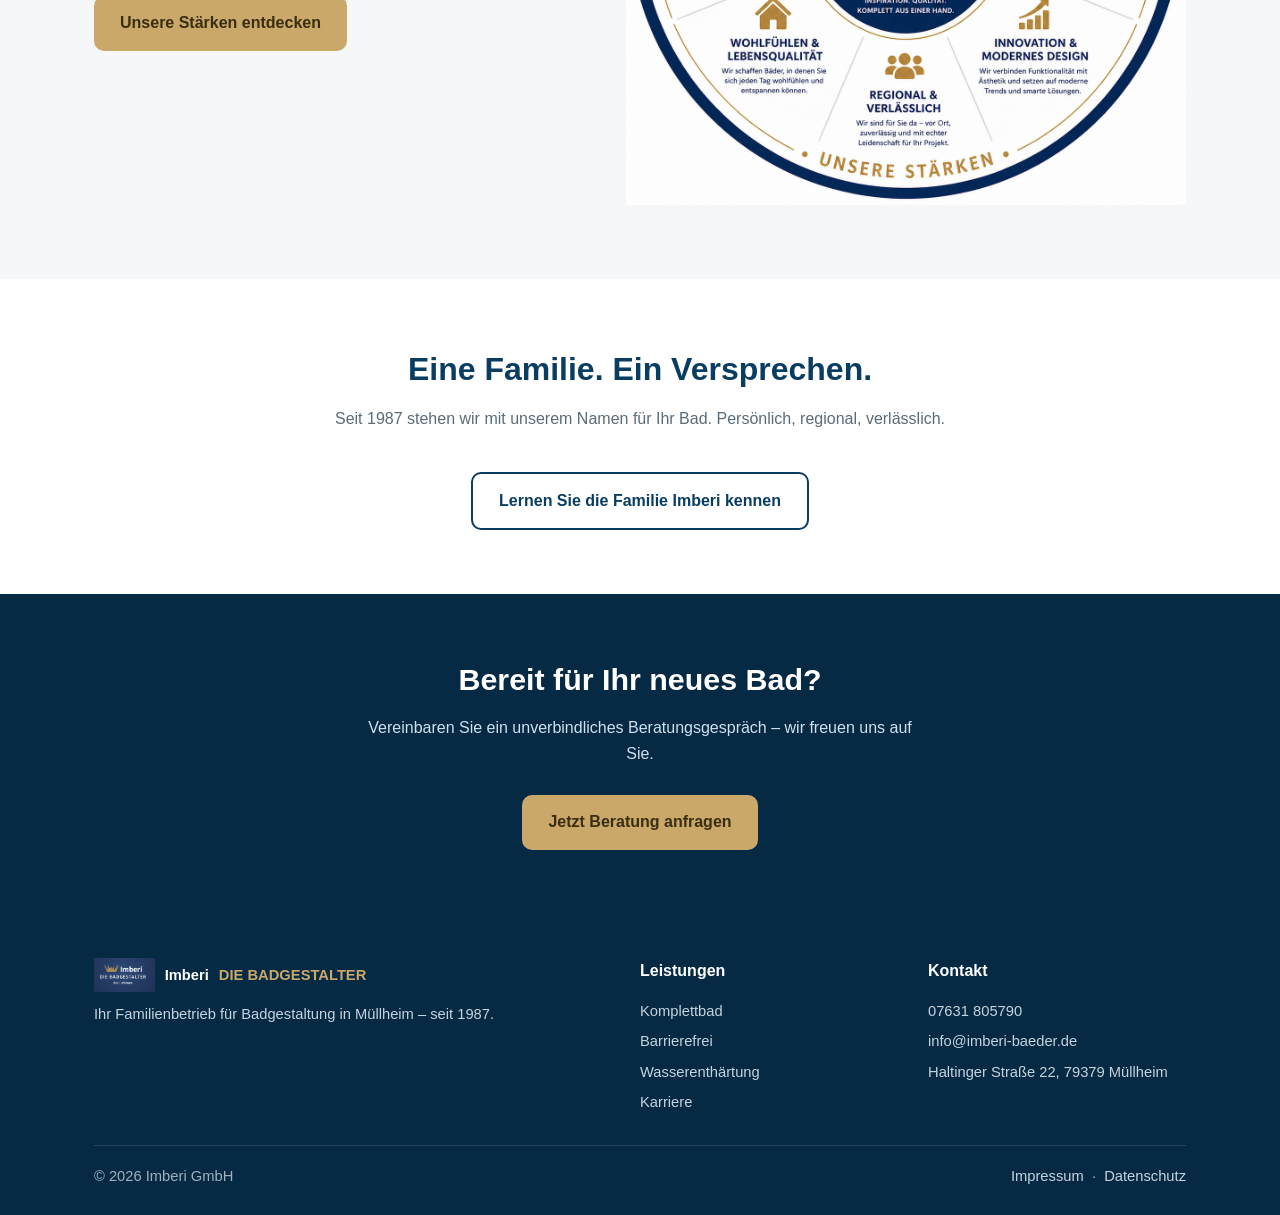
==== commit 78ea6faa: "v2: Mehrseiter-Geruest (Staerken-Rad von Tina, Familie inkl. Tamar, Platzhalter)" ====
--- a/v2/index.html
+++ b/v2/index.html
@@ -3,453 +3,118 @@
 <head>
 <meta charset="UTF-8">
 <meta name="viewport" content="width=device-width, initial-scale=1.0">
-<meta name="robots" content="noindex, nofollow">
-<title>Imberi Bäder — Ihr Traumbad aus Müllheim | Version 2</title>
-<meta name="description" content="Imberi Die Badgestalter — Komplettbäder, Barrierefreiheit, Wellness und Wasserqualität aus einer Hand. Familienbetrieb seit 1987 in Müllheim. Festpreis, Fixtermin, ein Ansprechpartner.">
+<meta name="robots" content="index, follow">
+<title>Imberi DIE BADGESTALTER – Komplettbäder & Badsanierung in Müllheim</title>
+<meta name="description" content="Ihr neues Bad aus einer Hand – Familienbetrieb in Müllheim seit 1987. Festpreis, Fixtermin, ein persönlicher Ansprechpartner. Showroom im Markgräflerland.">
 <link rel="icon" type="image/png" href="assets/Logo_imberi.png">
-<meta property="og:type" content="website">
-<meta property="og:title" content="Imberi Bäder — Ihr Traumbad aus Müllheim">
-<meta property="og:description" content="Komplettbäder, Barrierefreiheit, Wellness. Familienbetrieb seit 1987. Showroom in Müllheim.">
-<meta property="og:image" content="assets/hero.jpg">
-<script type="application/ld+json">
-{"@context":"https://schema.org","@type":"HomeAndConstructionBusiness","name":"Imberi GmbH — Die Badgestalter","image":"assets/hero.jpg","description":"Familienbetrieb für Badgestaltung, Badsanierung, barrierefreie Bäder und Sanitär im Markgräflerland. Seit 1987 in Müllheim.","address":{"@type":"PostalAddress","streetAddress":"Haltinger Straße 22","postalCode":"79379","addressLocality":"Müllheim","addressRegion":"Baden-Württemberg","addressCountry":"DE"},"telephone":"+49 7631 805790","email":"info@imberi-baeder.de","openingHoursSpecification":[{"@type":"OpeningHoursSpecification","dayOfWeek":["Monday","Tuesday","Wednesday","Thursday"],"opens":"09:00","closes":"17:00"},{"@type":"OpeningHoursSpecification","dayOfWeek":"Friday","opens":"09:00","closes":"15:00"}],"founder":"Familie Imberi","foundingDate":"1987"}
-</script>
-<style>
-  :root{
-    --blau:#0a3d62; --blau-tief:#072a44; --gold:#c9a86a; --gold-tief:#b8965a;
-    --hell:#f5f7f9; --grau:#5b6b78; --weiss:#ffffff; --rand:#e3e8ec;
-  }
-  *{margin:0;padding:0;box-sizing:border-box}
-  body{font-family:'Segoe UI',-apple-system,Helvetica,Arial,sans-serif;color:#1c2b36;line-height:1.65;background:var(--weiss)}
-  h1,h2,h3{font-weight:700;line-height:1.15;color:var(--blau)}
-  h2{font-size:2.2rem;margin-bottom:.7rem}
-  h3{font-size:1.3rem}
-  p{margin-bottom:1rem}
-  a{color:var(--blau);text-decoration:none}
-  .wrap{max-width:1140px;margin:0 auto;padding:0 24px}
-  section{padding:88px 0}
-  .center{text-align:center}
-  .eyebrow{text-transform:uppercase;letter-spacing:.2em;font-size:.78rem;font-weight:700;color:var(--gold);margin-bottom:.6rem}
-  .btn{display:inline-block;background:var(--gold);color:#fff!important;padding:14px 28px;border-radius:6px;font-weight:700;font-size:.95rem;transition:.2s;border:none;cursor:pointer}
-  .btn:hover{background:var(--gold-tief)}
-  .btn-outline{background:transparent;border:2px solid #fff;color:#fff!important}
-  .btn-blau{background:var(--blau)} .btn-blau:hover{background:var(--blau-tief)}
-
-  /* Nav */
-  header.nav{position:sticky;top:0;z-index:900;background:rgba(255,255,255,.96);backdrop-filter:blur(6px);border-bottom:1px solid var(--rand)}
-  .nav .wrap{display:flex;align-items:center;justify-content:space-between;height:74px}
-  .logo{display:flex;align-items:center;gap:10px;font-weight:800;font-size:1.3rem;color:var(--blau)}
-  .logo img{height:44px}
-  .nav nav a{margin-left:24px;font-weight:600;color:#33454f;font-size:.95rem}
-  .nav nav a:hover{color:var(--gold)}
-
-  /* Hero */
-  .hero{position:relative;min-height:92vh;display:flex;align-items:center;color:#fff;text-align:center;
-    background:linear-gradient(rgba(7,42,68,.55),rgba(7,42,68,.66)),url('assets/hero.jpg') center/cover no-repeat}
-  .hero .wrap{max-width:860px}
-  .hero h1{color:#fff;font-size:4rem;margin-bottom:1.2rem}
-  .hero .sub{font-size:1.5rem;margin:0 auto 2.4rem;max-width:680px;opacity:.97}
-  .hero .cta-row{display:flex;gap:14px;flex-wrap:wrap;justify-content:center}
-
-  /* Trust */
-  .trust{background:var(--blau);color:#fff;padding:36px 0}
-  .trust .grid{display:grid;grid-template-columns:repeat(4,1fr);gap:24px;text-align:center}
-  .trust .num{font-size:2.1rem;font-weight:800;color:#fff}
-  .trust .lbl{font-size:.9rem;opacity:.85}
-
-  /* Feature-Sektionen (alternierend Bild/Text) */
-  .feature{display:grid;grid-template-columns:1fr 1fr;align-items:stretch;min-height:460px}
-  .feature .bild{background-size:cover;background-position:center;min-height:340px}
-  .feature .inhalt{padding:64px 56px;display:flex;flex-direction:column;justify-content:center}
-  .feature.alt .bild{order:2}
-  .feature .num-tag{font-size:.85rem;font-weight:700;color:var(--gold);letter-spacing:.05em;margin-bottom:.4rem}
-  .feature.dunkel{background:var(--blau-tief);color:#fff}
-  .feature.dunkel h2{color:#fff} .feature.dunkel p{color:rgba(255,255,255,.9)}
-  .feature.hell{background:var(--hell)}
-
-  /* Intro */
-  .intro{text-align:center;max-width:760px;margin:0 auto}
-
-  /* Showroom-Band */
-  .band{position:relative;color:#fff;text-align:center;padding:120px 0;
-    background:linear-gradient(rgba(7,42,68,.72),rgba(7,42,68,.82)),url('assets/showroom.jpg') center/cover no-repeat}
-  .band h2{color:#fff;font-size:2.6rem}
-  .band p{max-width:600px;margin:0 auto 26px;font-size:1.15rem}
-  .mapbox{border:0;width:100%;height:320px;border-radius:12px;margin-top:30px}
-
-  /* Beratung split */
-  .split{display:grid;grid-template-columns:1fr 1fr;gap:50px;align-items:center}
-  .split img{width:100%;border-radius:14px;display:block;box-shadow:0 14px 40px rgba(7,42,68,.16)}
-
-  /* Promo */
-  .promo-img{display:block;cursor:pointer;border-radius:16px;overflow:hidden;box-shadow:0 14px 44px rgba(7,42,68,.28);transition:.2s;line-height:0}
-  .promo-img:hover{transform:translateY(-3px)} .promo-img img{width:100%;height:auto;display:block}
-
-  /* Karriere */
-  #karriere{background:linear-gradient(180deg,#fbf7ef,#f5ead6)}
-  .kcards{display:grid;grid-template-columns:repeat(3,1fr);gap:24px;margin-bottom:44px}
-  .kcard{position:relative;overflow:hidden;border-radius:16px;min-height:330px;display:flex;flex-direction:column;justify-content:flex-end;padding:30px;color:#fff;background-size:cover;background-position:center;box-shadow:0 12px 34px rgba(7,42,68,.16)}
-  .kcard::before{content:'';position:absolute;inset:0;background:linear-gradient(rgba(7,42,68,.15),rgba(7,42,68,.82))}
-  .kcard>*{position:relative;z-index:1} .kcard h3{color:#fff;margin-bottom:.3rem} .kcard p{color:rgba(255,255,255,.94);margin:0;font-size:.95rem}
-  .kcard .kic{width:54px;height:54px;border-radius:13px;background:var(--gold);display:flex;align-items:center;justify-content:center;font-size:1.6rem;margin-bottom:14px}
-  .stellen{display:grid;grid-template-columns:repeat(3,1fr);gap:14px;max-width:780px;margin:14px auto 26px}
-  .stelle{background:#fff;border:1px solid var(--rand);border-radius:30px;padding:12px 18px;font-weight:600;color:var(--blau);font-size:.92rem;text-align:center}
-  .stelle span{color:var(--gold);margin-right:6px}
-
-  /* Stimmen */
-  .quotes{display:grid;grid-template-columns:repeat(3,1fr);gap:24px}
-  .quote{background:var(--weiss);border:1px solid var(--rand);border-radius:12px;padding:28px}
-  .stars{color:var(--gold);margin-bottom:10px}
-  .quote .who{font-weight:700;color:var(--blau);margin-top:10px;font-size:.88rem}
-
-  /* Kontakt */
-  .kontakt-grid{display:grid;grid-template-columns:1fr 1fr;gap:50px}
-  .quicknav{display:grid;grid-template-columns:repeat(auto-fit,minmax(160px,1fr));gap:12px;margin-top:18px}
-  .quicknav .btn{display:block;text-align:center;padding:15px 18px}
-
-  /* CTA */
-  .cta-band{background:var(--blau-tief);color:#fff;text-align:center}
-  .cta-band h2{color:#fff;font-size:2.4rem}
-
-  footer{background:#061d2f;color:#c5d3de;padding:48px 0 28px;font-size:.92rem}
-  footer .grid{display:grid;grid-template-columns:repeat(3,1fr);gap:30px;margin-bottom:28px}
-  footer h4{color:#fff;margin-bottom:12px} footer a{color:#c5d3de} footer a:hover{color:#fff}
-  .feinprint{border-top:1px solid rgba(255,255,255,.12);padding-top:18px;font-size:.82rem;opacity:.7}
-
-  /* Modals */
-  .modal-overlay{position:fixed;inset:0;background:rgba(7,42,68,.62);backdrop-filter:blur(3px);z-index:1000;display:none;align-items:center;justify-content:center;padding:20px}
-  .modal-overlay.open{display:flex}
-  .modal{background:#fff;border-radius:16px;max-width:560px;width:100%;padding:44px;position:relative;box-shadow:0 24px 70px rgba(0,0,0,.35);animation:pop .22s ease}
-  .modal-wide{max-width:680px;padding:0;overflow:hidden}
-  .modal-wide .modal-body{padding:34px 36px 32px}
-  .modal-banner{width:100%;display:block}
-  .jotform{width:100%;height:560px;border:0;border-radius:8px;margin-top:8px}
-  @keyframes pop{from{transform:scale(.94);opacity:0}to{transform:scale(1);opacity:1}}
-  .modal-close{position:absolute;top:12px;right:18px;border:none;background:none;font-size:2rem;color:var(--grau);cursor:pointer;line-height:1;z-index:3}
-  .modal-close:hover{color:var(--blau)}
-
-  @media(max-width:860px){
-    .trust .grid,.kcards,.stellen,.quotes,.kontakt-grid,.split,footer .grid{grid-template-columns:1fr}
-    .feature{grid-template-columns:1fr} .feature.alt .bild{order:0} .feature .inhalt{padding:40px 28px}
-    .hero h1{font-size:2.5rem} .nav nav{display:none}
-  }
-</style>
+<link rel="stylesheet" href="styles.css">
 </head>
 <body>
 
-<!-- NAV -->
-<header class="nav">
+<header class="site">
   <div class="wrap">
-    <a class="logo" href="#top" onclick="window.scrollTo({top:0,behavior:'smooth'});return false;" aria-label="Zum Seitenanfang">
-      <img src="assets/Logo_imberi.png" alt="Imberi" onerror="this.style.display='none'">
-      <span style="text-transform:lowercase">imberi-bad<span style="color:var(--gold)">.de</span></span>
-    </a>
+    <a class="brand" href="index.html"><img src="assets/Logo_imberi.png" alt="Imberi"> IMBERI<span>.</span></a>
     <nav>
-      <a href="#leistungen">Leistungen</a>
-      <a href="#beratung">Beratung</a>
-      <a href="#kundendienst">Service</a>
-      <a href="#showroom">Showroom</a>
-      <a href="#karriere">Karriere</a>
-      <a href="#kontakt" class="btn btn-blau" style="padding:9px 18px">Termin anfragen</a>
+      <a href="index.html" class="active">Start</a>
+      <a href="leistungen.html">Leistungen</a>
+      <a href="staerken.html">Unsere Stärken</a>
+      <a href="ueber-uns.html">Über uns</a>
+      <a href="karriere.html">Karriere</a>
+      <a href="kontakt.html" class="nav-cta">Beratung</a>
     </nav>
   </div>
 </header>
 
-<!-- HERO -->
 <section class="hero">
+  <div class="bg" style="background-image:url('assets/Imberi_Bild_Bad.jpg')"></div>
   <div class="wrap">
-    <div class="eyebrow" style="color:var(--gold)">Die Badgestalter · Müllheim seit 1987</div>
-    <h1>Ihr Traumbad.<br>Aus einer Hand.</h1>
-    <p class="sub">Geplant, gebaut und übergeben von einer Familie, die seit über 30 Jahren weiß, wie sich ein perfektes Bad anfühlt.</p>
-    <div class="cta-row">
-      <a class="btn" onclick="openModal('beratModal')" role="button" tabindex="0" style="cursor:pointer">Beratungsgespräch anfragen</a>
-      <a href="#showroom" class="btn btn-outline">Showroom erleben</a>
+    <div class="kicker">Familienbetrieb in Müllheim seit 1987</div>
+    <h1>Ihr neues Traumbad – geplant, gebaut und übergeben von einer Familie.</h1>
+    <p class="lead">Komplettbäder aus einer Hand: ein persönlicher Ansprechpartner, Festpreis, Fixtermin. Im Markgräflerland zu Hause.</p>
+    <div class="btn-row">
+      <a class="btn" href="kontakt.html">Beratung anfragen</a>
+      <a class="btn btn-outline" href="staerken.html">Wofür wir stehen</a>
     </div>
   </div>
 </section>
 
-<!-- TRUST -->
-<section class="trust" style="padding:36px 0">
-  <div class="wrap"><div class="grid">
-    <div><div class="num">1987</div><div class="lbl">gegründet · Familienbetrieb</div></div>
-    <div><div class="num">30+</div><div class="lbl">Jahre Erfahrung</div></div>
-    <div><div class="num">Festpreis</div><div class="lbl">& verbindlicher Fixtermin</div></div>
-    <div><div class="num">1</div><div class="lbl">persönlicher Ansprechpartner</div></div>
-  </div></div>
-</section>
-
-<!-- INTRO -->
-<section id="leistungen" style="padding-bottom:40px">
-  <div class="wrap"><div class="intro">
-    <div class="eyebrow">Leistungen</div>
-    <h2>Alles fürs Bad — schön, sicher, schlüsselfertig</h2>
-    <p style="color:var(--grau)">Vier Welten, ein Versprechen: Sie erzählen uns Ihren Wunsch, wir machen ihn wahr — transparent, termintreu und zum Festpreis.</p>
-  </div></div>
-</section>
-
-<!-- FEATURE 1: Komplettbad -->
-<div class="feature">
-  <div class="bild" style="background-image:url('assets/komplettbad.jpg')"></div>
-  <div class="inhalt">
-    <div class="num-tag">01 — Komplett-Badsanierung</div>
-    <h2>Ihr neues Bad, schlüsselfertig</h2>
-    <p>Von der ersten Planung bis zur fertigen Übergabe — alles aus einer Hand, zum Festpreis und zum vereinbarten Termin. Ein Ansprechpartner koordiniert alle Gewerke, Sie genießen das Ergebnis.</p>
-    <div><a class="btn" onclick="openModal('beratModal')" role="button" tabindex="0" style="cursor:pointer">Projekt besprechen</a></div>
-  </div>
-</div>
-
-<!-- FEATURE 2: Barrierefrei -->
-<div class="feature alt hell">
-  <div class="bild" style="background-image:url('assets/barrierefrei.jpg')"></div>
-  <div class="inhalt">
-    <div class="num-tag">02 — Barrierefreie Bäder</div>
-    <h2>Komfort, der bleibt</h2>
-    <p>Bodengleiche Duschen, durchdachte Haltegriffe, sichere Wege — elegant gestaltet statt klinisch. Damit Sie sich in Ihrem Zuhause für viele Jahre wohl und sicher fühlen. Förderberatung inklusive.</p>
-    <div><a class="btn" onclick="openModal('beratModal')" role="button" tabindex="0" style="cursor:pointer">Beraten lassen</a></div>
-  </div>
-</div>
-
-<!-- FEATURE 3: Wellness -->
-<div class="feature">
-  <div class="bild" style="background-image:url('assets/wellness.jpg')"></div>
-  <div class="inhalt">
-    <div class="num-tag">03 — Wellness & Premium</div>
-    <h2>Ihr privater Rückzugsort</h2>
-    <p>Freistehende Wannen, sinnliche Materialien, Licht zum Wohlfühlen: Wir verwandeln Ihr Bad in einen Ort der Ruhe — hochwertig bis ins kleinste Detail.</p>
-    <div><a class="btn" onclick="openModal('beratModal')" role="button" tabindex="0" style="cursor:pointer">Traumbad planen</a></div>
-  </div>
-</div>
-
-<!-- FEATURE 4: Wasser/Enthärtung (dunkel) -->
-<div class="feature alt dunkel">
-  <div class="bild" style="background-image:url('assets/wasser.jpg')"></div>
-  <div class="inhalt">
-    <div class="num-tag">04 — Wasserqualität & Enthärtung</div>
-    <h2>Weiches, reines Wasser</h2>
-    <p>Schluss mit Kalkflecken: Eine Enthärtungsanlage schützt Leitungen, Armaturen und Geräte, spart Energie und schont Haut und Haar. Niederschwellig, schnell installiert — Ihr Quick Win fürs ganze Haus.</p>
-    <div><a class="btn" onclick="openEnt()" role="button" tabindex="0" style="cursor:pointer">Enthärtung entdecken</a></div>
-  </div>
-</div>
-
-<!-- ENTHÄRTUNGS-PROMO -->
-<section style="padding:64px 0 0">
+<!-- Leistungen-Teaser -->
+<section class="block">
   <div class="wrap">
-    <a class="promo-img" onclick="openEnt()" role="button" tabindex="0" aria-label="Zur Enthärtungs-Beratung">
-      <img src="assets/banner-enthaertung.png" alt="Sofortige Senkung der Energiekosten — Enthärtungsanlage">
-    </a>
+    <div class="sec-head">
+      <h2>Alles fürs Bad – aus einer Hand</h2>
+      <p>Von der ersten Idee bis zur schlüsselfertigen Übergabe. Ein Team, ein Ansprechpartner, ein Festpreis.</p>
+    </div>
+    <div class="grid grid-3">
+      <div class="card"><div class="ic">🛁</div><h3>Komplettbad-Sanierung</h3><p>Ihr neues Bad komplett aus einer Hand – Planung, Handwerk und Übergabe koordiniert wir für Sie.</p></div>
+      <div class="card"><div class="ic">♿</div><h3>Barrierefreie Bäder</h3><p>Komfortabel und sicher für jedes Alter – bodengleiche Duschen, durchdachte Lösungen, Förderberatung.</p></div>
+      <div class="card"><div class="ic">💧</div><h3>Wasserenthärtung</h3><p>Schluss mit Kalk: weiches Wasser schützt Armaturen und Geräte und senkt Energiekosten.</p></div>
+    </div>
+    <div class="btn-row" style="justify-content:center"><a class="btn" href="leistungen.html">Alle Leistungen ansehen</a></div>
   </div>
 </section>
 
-<!-- BERATUNG / FAMILIE -->
-<section id="beratung">
-  <div class="wrap"><div class="split">
-    <img src="assets/beratung.jpg" alt="Persönliche Beratung im Showroom">
-    <div>
-      <div class="eyebrow">Die Menschen hinter Imberi</div>
-      <h2>Sie sprechen mit der Familie — nicht mit einer Hotline</h2>
-      <p>Was 1987 begann, führen wir bis heute persönlich weiter. Bei uns nimmt sich ein fester Ansprechpartner Zeit für Ihr Projekt — vom ersten Gespräch im Showroom bis zur Schlüsselübergabe.</p>
-      <p style="color:var(--grau)">Ehrlich, verlässlich und im Markgräflerland verwurzelt. Premium-Handwerk mit Handschlag-Qualität.</p>
-      <div><a class="btn btn-blau" onclick="openModal('beratModal')" role="button" tabindex="0" style="cursor:pointer">Persönliches Gespräch vereinbaren</a></div>
-    </div>
-  </div></div>
-</section>
-
-<!-- KUNDENDIENST / SERVICE -->
-<section id="kundendienst" style="background:var(--hell)">
-  <div class="wrap center" style="max-width:720px;margin:0 auto">
-    <div class="eyebrow">Kundendienst & Service</div>
-    <h2>Schnelle Hilfe, wenn's drauf ankommt</h2>
-    <p style="color:var(--grau);font-size:1.1rem">Tropfender Hahn, defekte Armatur, Wartung oder ein dringender Serviceeinsatz? Wir kümmern uns schnell und unkompliziert — Reparatur, Entwässerung und Service aus einer Hand.</p>
-    <div style="margin-top:18px"><a class="btn btn-blau" onclick="openModal('serviceModal')" role="button" tabindex="0" style="cursor:pointer">Kundendienst anfragen</a></div>
-  </div>
-</section>
-
-<!-- SHOWROOM-BAND -->
-<section id="showroom" class="band">
+<!-- Stärken-Teaser -->
+<section class="block alt">
   <div class="wrap">
-    <div class="eyebrow" style="color:var(--gold)">Showroom Müllheim</div>
-    <h2>Ihr Bad — zum Anfassen</h2>
-    <p>Erleben Sie Materialien, Armaturen und ganze Bad-Welten live in unserer Ausstellung in der Haltinger Straße. Wir nehmen uns Zeit — in Ruhe, persönlich, unverbindlich.</p>
-    <a href="#kontakt" class="btn">Showroom-Termin vereinbaren</a>
-    <div class="wrap" style="max-width:820px;padding:0">
-      <div class="mapbox foto" id="mapConsent" onclick="loadMap()" style="cursor:pointer;background:rgba(255,255,255,.08);display:flex;align-items:center;justify-content:center;flex-direction:column;gap:8px;color:#fff">
-        <div style="font-size:1.8rem">📍</div>
-        <strong>Karte von Google Maps laden</strong>
-        <span style="font-size:.82rem;opacity:.85">Mit Klick stimmen Sie der Verbindung zu Google zu (siehe <a href="datenschutz.html" style="color:#fff;text-decoration:underline">Datenschutz</a>).</span>
+    <div class="grid grid-2" style="align-items:center">
+      <div>
+        <div class="kicker" style="color:var(--gold-tief)">Wofür wir stehen</div>
+        <h2 class="left">Unsere Stärken</h2>
+        <p style="color:var(--grau);margin-bottom:18px">Acht Versprechen, die jedes Imberi-Projekt tragen – von der persönlichen Beratung bis zur professionellen Umsetzung. „Ihr Bad, unsere Leidenschaft."</p>
+        <a class="btn" href="staerken.html">Unsere Stärken entdecken</a>
       </div>
+      <div><img class="staerken-wheel" src="assets/staerken-wheel.png" alt="Wofür wir stehen – die Stärken von Imberi DIE BADGESTALTER"></div>
     </div>
   </div>
 </section>
 
-<!-- STIMMEN -->
-<section>
+<!-- Familie-Teaser -->
+<section class="block">
   <div class="wrap">
-    <div class="center" style="max-width:680px;margin:0 auto 40px">
-      <div class="eyebrow">Was unsere Kunden sagen</div>
-      <h2>Vertrauen aus der Region</h2>
+    <div class="sec-head">
+      <h2>Eine Familie. Ein Versprechen.</h2>
+      <p>Seit 1987 stehen wir mit unserem Namen für Ihr Bad. Persönlich, regional, verlässlich.</p>
     </div>
-    <div class="quotes">
-      <div class="quote"><div class="stars">★★★★★</div><p>„Sehr gute Beratung, Freundlichkeit, pünktliche Umsetzung wie geplant."</p><div class="who">— Kundin aus der Region</div></div>
-      <div class="quote"><div class="stars">★★★★★</div><p>„Ausgezeichnete, zuverlässige und saubere Arbeit, dazu absolute Pünktlichkeit."</p><div class="who">— Kunde aus der Region</div></div>
-      <div class="quote"><div class="stars">★★★★★</div><p>„Vom ersten Termin bis zur Übergabe alles aus einer Hand — wir fühlen uns rundum wohl."</p><div class="who">— Kundin aus Müllheim</div></div>
-    </div>
+    <div class="btn-row" style="justify-content:center"><a class="btn btn-outline" style="color:var(--blau);border-color:var(--blau)" href="ueber-uns.html">Lernen Sie die Familie Imberi kennen</a></div>
   </div>
 </section>
 
-<!-- KARRIERE -->
-<section id="karriere">
+<div class="cta-band">
   <div class="wrap">
-    <div class="center" style="max-width:720px;margin:0 auto 40px">
-      <div class="eyebrow">Karriere bei Imberi</div>
-      <h2>Plane mit uns deine Karriere</h2>
-      <p style="font-size:1.1rem">Erzähl uns von deinen Plänen — und wir bauen deine Zukunft im Handwerk gemeinsam. Werde Teil einer Familie, die seit 1987 für Qualität steht.</p>
-    </div>
-    <div class="kcards">
-      <div class="kcard" style="background-image:url('assets/karriere-team.jpg')"><div class="kic">🤝</div><h3>Familiäres Team</h3><p>Echtes Miteinander statt anonymer Konzern — bei uns kennt man sich beim Namen.</p></div>
-      <div class="kcard" style="background-image:url('assets/karriere-digital.jpg')"><div class="kic">📱</div><h3>Modern & digital</h3><p>Zeitgemäße Tools statt Papierchaos. Du lernst, wie Handwerk heute läuft.</p></div>
-      <div class="kcard" style="background-image:url('assets/karriere-region.jpg')"><div class="kic">📍</div><h3>Sicher in der Region</h3><p>Fester Arbeitsplatz im Markgräflerland, kurze Wege, dein Zuhause als Mittelpunkt.</p></div>
-    </div>
-    <div class="center">
-      <h3 style="margin-bottom:6px">Aktuell suchen wir</h3>
-      <div class="stellen">
-        <div class="stelle"><span>›</span>Anlagenmechaniker/in SHK</div>
-        <div class="stelle"><span>›</span>Fliesenleger/in</div>
-        <div class="stelle"><span>›</span>Badverkäufer/in</div>
-        <div class="stelle"><span>›</span>Meister/in SHK</div>
-        <div class="stelle"><span>›</span>Mitarbeiter/in Backoffice</div>
-        <div class="stelle"><span>›</span>Ausbildung / Azubi</div>
+    <h2>Bereit für Ihr neues Bad?</h2>
+    <p>Vereinbaren Sie ein unverbindliches Beratungsgespräch – wir freuen uns auf Sie.</p>
+    <div class="btn-row" style="justify-content:center"><a class="btn" href="kontakt.html">Jetzt Beratung anfragen</a></div>
+  </div>
+</div>
+
+<footer class="site">
+  <div class="wrap">
+    <div class="cols">
+      <div>
+        <div class="brand-line"><img src="assets/Logo_imberi.png" alt="Imberi"> Imberi <span style="color:var(--gold)">DIE BADGESTALTER</span></div>
+        <p>Ihr Familienbetrieb für Badgestaltung in Müllheim – seit 1987.</p>
       </div>
-      <p style="color:var(--grau);max-width:560px;margin:0 auto 24px">Nichts Passendes dabei? Wir freuen uns auch über deine Initiativbewerbung.</p>
-      <a class="btn" onclick="openModal('bewerbModal')" role="button" tabindex="0" style="cursor:pointer">Jetzt bewerben</a>
-    </div>
-  </div>
-</section>
-
-<!-- CTA -->
-<section class="cta-band">
-  <div class="wrap">
-    <div class="eyebrow" style="color:var(--gold)">Ihr Bad. Ihr Moment.</div>
-    <h2>Erzählen Sie uns von Ihrem Traumbad</h2>
-    <p style="max-width:600px;margin:0 auto 26px">Unverbindlich, persönlich und zum verbindlichen Festpreis.<br>Wir freuen uns auf Sie.</p>
-    <a class="btn" onclick="openModal('beratModal')" role="button" tabindex="0" style="cursor:pointer">Jetzt Beratungsgespräch anfragen</a>
-  </div>
-</section>
-
-<!-- KONTAKT -->
-<section id="kontakt">
-  <div class="wrap"><div class="kontakt-grid">
-    <div>
-      <h2 style="font-size:2.9rem;margin-bottom:1.2rem">Kontakt</h2>
-      <p><strong>Imberi GmbH</strong><br>Haltinger Straße 22<br>79379 Müllheim<br><br>
-        Telefon: <a href="tel:+497631805790">+49 7631 805790</a><br>
-        E-Mail: <a href="mailto:info@imberi-baeder.de">info@imberi-baeder.de</a></p>
-      <p><strong>Öffnungszeiten</strong><br>Mo–Do 9–12 / 13–17 Uhr · Fr 9–12 / 13–15 Uhr<br>Sa nach Vereinbarung</p>
-    </div>
-    <div>
-      <h3>Schnellzugriff</h3>
-      <p style="color:var(--grau)">Alle Wege zu uns auf einen Blick — einfach das passende Anliegen wählen.</p>
-      <div class="quicknav">
-        <a class="btn btn-blau" onclick="openModal('telModal')" role="button" tabindex="0" style="cursor:pointer">📞 Anrufen</a>
-        <a class="btn btn-blau" onclick="openModal('mailModal')" role="button" tabindex="0" style="cursor:pointer">✉️ E-Mail</a>
-        <a class="btn btn-blau" onclick="openModal('beratModal')" role="button" tabindex="0" style="cursor:pointer">🛁 Beratungsgespräch</a>
-        <a class="btn btn-blau" onclick="openModal('serviceModal')" role="button" tabindex="0" style="cursor:pointer">🔧 Kundendienst</a>
-        <a class="btn btn-blau" onclick="openEnt()" role="button" tabindex="0" style="cursor:pointer">💧 Enthärtungsanlage</a>
-        <a class="btn btn-blau" onclick="openModal('bewerbModal')" role="button" tabindex="0" style="cursor:pointer">🙋 Bewerbung</a>
+      <div>
+        <h4>Leistungen</h4>
+        <a href="leistungen.html">Komplettbad</a>
+        <a href="leistungen.html">Barrierefrei</a>
+        <a href="leistungen.html">Wasserenthärtung</a>
+        <a href="karriere.html">Karriere</a>
+      </div>
+      <div>
+        <h4>Kontakt</h4>
+        <a href="tel:+497631805790">07631 805790</a>
+        <a href="mailto:info@imberi-baeder.de">info@imberi-baeder.de</a>
+        <a href="https://maps.google.com/?q=Haltinger+Stra%C3%9Fe+22,+79379+M%C3%BCllheim" target="_blank" rel="noopener">Haltinger Straße 22, 79379 Müllheim</a>
       </div>
     </div>
-  </div></div>
-</section>
-
-<!-- FOOTER -->
-<footer>
-  <div class="wrap">
-    <div class="grid">
-      <div><h4>Imberi Bäder</h4><p style="opacity:.8">Familienbetrieb für Badgestaltung & Sanitär im Markgräflerland. Seit 1987 in Müllheim.</p></div>
-      <div><h4>Schnellzugriff</h4><a href="#leistungen">Leistungen</a><br><a href="#showroom">Showroom</a><br><a href="#karriere">Karriere</a><br><a href="#kontakt">Kontakt</a></div>
-      <div><h4>Qualität</h4><p style="opacity:.8">Partner im Verbund <strong>DIE BADGESTALTER</strong> — über 130 Fachbetriebe als Qualitätssiegel.</p></div>
+    <div class="legal">
+      <span>© 2026 Imberi GmbH</span>
+      <span><a href="impressum.html">Impressum</a> &nbsp;·&nbsp; <a href="datenschutz.html">Datenschutz</a></span>
     </div>
-    <div class="feinprint">© 2026 Imberi GmbH · Haltinger Straße 22, 79379 Müllheim &nbsp;|&nbsp; <a href="impressum.html">Impressum</a> · <a href="datenschutz.html">Datenschutz</a> &nbsp;|&nbsp; <em>Entwurf V2 — nicht öffentlich</em></div>
   </div>
 </footer>
 
-<!-- POP-UPS -->
-<div class="modal-overlay" id="entModal" onclick="if(event.target===this)closeModal('entModal')">
-  <div class="modal modal-wide">
-    <button class="modal-close" onclick="closeModal('entModal')" aria-label="Schließen">&times;</button>
-    <img src="assets/banner-enthaertung.png" alt="Enthärtungsanlage" class="modal-banner">
-    <div class="modal-body">
-      <div class="eyebrow" style="color:var(--gold)">Enthärtungsanlagen</div>
-      <h2>Jetzt zu Enthärtung beraten lassen</h2>
-      <p>Weiches Wasser schützt Leitungen, spart Energie und schont Haut und Haar. Fordern Sie hier Ihre unverbindliche Beratung an.</p>
-      <iframe class="jotform" src="https://form.jotform.com/261522791355055" title="Enthärtungs-Beratung" loading="lazy"></iframe>
-    </div>
-  </div>
-</div>
-
-<div class="modal-overlay" id="beratModal" onclick="if(event.target===this)closeModal('beratModal')">
-  <div class="modal modal-wide">
-    <button class="modal-close" onclick="closeModal('beratModal')" aria-label="Schließen">&times;</button>
-    <div class="modal-body" style="padding:34px 36px 32px">
-      <div class="eyebrow" style="color:var(--gold)">Beratungsgespräch</div>
-      <h2>Erzählen Sie uns von Ihrem Traumbad</h2>
-      <p>Unverbindlich, persönlich und zum verbindlichen Festpreis. Wir melden uns zeitnah bei Ihnen.</p>
-      <iframe class="jotform" src="https://form.jotform.com/253353401678054" title="Beratungsgespräch" loading="lazy"></iframe>
-    </div>
-  </div>
-</div>
-
-<div class="modal-overlay" id="serviceModal" onclick="if(event.target===this)closeModal('serviceModal')">
-  <div class="modal modal-wide">
-    <button class="modal-close" onclick="closeModal('serviceModal')" aria-label="Schließen">&times;</button>
-    <div class="modal-body" style="padding:34px 36px 32px">
-      <div class="eyebrow" style="color:var(--gold)">Kundendienst & Service</div>
-      <h2>Schnell & unkompliziert anfragen</h2>
-      <p>Beschreiben Sie kurz Ihr Anliegen — wir melden uns umgehend und vereinbaren Ihren Serviceeinsatz.</p>
-      <iframe class="jotform" src="https://form.jotform.com/253352962368364" title="Kundendienst-Anfrage" loading="lazy"></iframe>
-    </div>
-  </div>
-</div>
-
-<div class="modal-overlay" id="bewerbModal" onclick="if(event.target===this)closeModal('bewerbModal')">
-  <div class="modal modal-wide">
-    <button class="modal-close" onclick="closeModal('bewerbModal')" aria-label="Schließen">&times;</button>
-    <div class="modal-body" style="padding:34px 36px 32px">
-      <div class="eyebrow" style="color:var(--gold)">Bewirb dich</div>
-      <h2>Plane mit uns deine Karriere</h2>
-      <p>Erzähl uns von deinen Plänen — wir freuen uns auf dich!</p>
-      <iframe class="jotform" src="https://form.jotform.com/260394285295365" title="Bewerbung" loading="lazy"></iframe>
-    </div>
-  </div>
-</div>
-
-<div class="modal-overlay" id="telModal" onclick="if(event.target===this)closeModal('telModal')">
-  <div class="modal" style="max-width:420px;text-align:center">
-    <button class="modal-close" onclick="closeModal('telModal')" aria-label="Schließen">&times;</button>
-    <div class="eyebrow" style="color:var(--gold)">Rufen Sie uns an</div>
-    <h2 style="margin-bottom:.4rem">Wir sind für Sie da</h2>
-    <p style="margin-bottom:20px">Gerne beraten wir Sie persönlich am Telefon:</p>
-    <a href="tel:+497631805790" style="font-size:1.7rem;font-weight:800;color:var(--blau)">07631 805790</a>
-  </div>
-</div>
-
-<div class="modal-overlay" id="mailModal" onclick="if(event.target===this)closeModal('mailModal')">
-  <div class="modal" style="max-width:460px;text-align:center">
-    <button class="modal-close" onclick="closeModal('mailModal')" aria-label="Schließen">&times;</button>
-    <div class="eyebrow" style="color:var(--gold)">Schreiben Sie uns</div>
-    <h2 style="margin-bottom:.4rem">Wir freuen uns auf Ihre Nachricht</h2>
-    <p style="margin-bottom:20px">Schreiben Sie uns einfach — wir melden uns zeitnah zurück:</p>
-    <a href="mailto:info@imberi-baeder.de" style="font-size:1.4rem;font-weight:800;color:var(--blau);word-break:break-all">info@imberi-baeder.de</a>
-  </div>
-</div>
-
-<script>
-  function openModal(id){document.getElementById(id).classList.add('open');document.body.style.overflow='hidden';}
-  function closeModal(id){document.getElementById(id).classList.remove('open');document.body.style.overflow='';}
-  function openEnt(){openModal('entModal');}
-  document.addEventListener('keydown',function(e){if(e.key==='Escape'){document.querySelectorAll('.modal-overlay.open').forEach(function(m){m.classList.remove('open');});document.body.style.overflow='';}});
-  function loadMap(){var b=document.getElementById('mapConsent');b.style.cursor='default';b.innerHTML='<iframe class="mapbox" loading="lazy" referrerpolicy="no-referrer-when-downgrade" src="https://www.google.com/maps?q=Haltinger%20Stra%C3%9Fe%2022,%2079379%20M%C3%BCllheim&output=embed" title="Imberi Showroom"></iframe>';}
-  /* Begrüßungs-Pop-up fuer Impulskaeufer */
-  window.addEventListener('DOMContentLoaded',function(){setTimeout(openEnt,1400);});
-</script>
 </body>
 </html>
--- a/v2/styles.css
+++ b/v2/styles.css
@@ -0,0 +1,112 @@
+/* Imberi DIE BADGESTALTER — v2 (Mehrseiter-Gerüst) — gemeinsames Stylesheet */
+:root{
+  --blau:#0a3d62; --blau-tief:#072a44; --gold:#c9a86a; --gold-tief:#b08d4f;
+  --hell:#f5f7f9; --grau:#5b6b78; --rand:#e3e8ec; --text:#1c2b36;
+}
+*{margin:0;padding:0;box-sizing:border-box}
+html{scroll-behavior:smooth}
+body{font-family:'Segoe UI',-apple-system,Helvetica,Arial,sans-serif;color:var(--text);line-height:1.65;background:#fff}
+img{max-width:100%;display:block}
+a{color:var(--blau)}
+.wrap{max-width:1140px;margin:0 auto;padding:0 24px}
+
+/* ---- Header / Nav ---- */
+header.site{position:sticky;top:0;z-index:100;background:var(--blau-tief);color:#fff;box-shadow:0 2px 14px rgba(0,0,0,.18)}
+header.site .wrap{display:flex;align-items:center;gap:18px;min-height:68px}
+header.site .brand{display:flex;align-items:center;gap:10px;font-weight:800;letter-spacing:.02em;color:#fff;text-decoration:none}
+header.site .brand img{height:38px}
+header.site .brand span{color:var(--gold)}
+header.site nav{margin-left:auto;display:flex;gap:6px;flex-wrap:wrap}
+header.site nav a{color:#cfe0ee;text-decoration:none;font-weight:600;font-size:.95rem;padding:8px 12px;border-radius:8px}
+header.site nav a:hover{background:rgba(255,255,255,.08);color:#fff}
+header.site nav a.active{color:var(--gold)}
+.nav-cta{background:var(--gold)!important;color:#3a2e10!important}
+.nav-cta:hover{background:#d8b97a!important}
+
+/* ---- Hero ---- */
+.hero{position:relative;color:#fff;background:var(--blau)}
+.hero .bg{position:absolute;inset:0;background-size:cover;background-position:center;filter:brightness(.55)}
+.hero .wrap{position:relative;padding:90px 24px 80px}
+.hero h1{font-size:2.7rem;line-height:1.15;max-width:760px}
+.hero p.lead{font-size:1.2rem;margin-top:16px;max-width:620px;color:#e9eef3}
+.kicker{color:var(--gold);font-weight:700;letter-spacing:.14em;text-transform:uppercase;font-size:.82rem;margin-bottom:10px}
+
+/* ---- Buttons ---- */
+.btn{display:inline-block;background:var(--gold);color:#3a2e10;font-weight:700;padding:14px 26px;border-radius:10px;text-decoration:none;border:none;cursor:pointer;font-size:1rem;transition:.18s}
+.btn:hover{background:#d8b97a;transform:translateY(-2px)}
+.btn-outline{background:transparent;color:#fff;border:2px solid rgba(255,255,255,.6)}
+.btn-outline:hover{background:rgba(255,255,255,.12)}
+.btn-row{display:flex;gap:14px;flex-wrap:wrap;margin-top:28px}
+
+/* ---- Sections ---- */
+section.block{padding:64px 0}
+section.block.alt{background:var(--hell)}
+.sec-head{text-align:center;max-width:680px;margin:0 auto 40px}
+.sec-head h2{color:var(--blau);font-size:2rem}
+.sec-head p{color:var(--grau);margin-top:10px}
+h2.left{color:var(--blau);font-size:1.9rem;margin-bottom:8px}
+
+/* ---- Cards ---- */
+.grid{display:grid;gap:22px}
+.grid-3{grid-template-columns:repeat(3,1fr)}
+.grid-2{grid-template-columns:repeat(2,1fr)}
+.card{background:#fff;border:1px solid var(--rand);border-radius:14px;padding:26px;box-shadow:0 6px 22px rgba(7,42,68,.05)}
+.card .ic{width:46px;height:46px;background:var(--blau);color:var(--gold);border-radius:12px;display:flex;align-items:center;justify-content:center;font-size:1.4rem;margin-bottom:14px}
+.card h3{color:var(--blau);font-size:1.2rem;margin-bottom:8px}
+.card p{color:var(--grau);font-size:.97rem}
+
+/* ---- Stärken-Rad ---- */
+.staerken-wheel{max-width:560px;margin:0 auto 10px}
+.strength{display:flex;gap:14px;align-items:flex-start;padding:18px;border:1px solid var(--rand);border-radius:12px;background:#fff}
+.strength .num{flex:0 0 auto;width:34px;height:34px;border-radius:50%;background:var(--blau);color:var(--gold);font-weight:700;display:flex;align-items:center;justify-content:center}
+.strength h3{color:var(--blau);font-size:1.05rem;margin-bottom:3px}
+.strength p{color:var(--grau);font-size:.93rem}
+
+/* ---- Platzhalter ---- */
+.placeholder{background:repeating-linear-gradient(45deg,#eef2f5,#eef2f5 14px,#e4eaee 14px,#e4eaee 28px);border:2px dashed #c2cdd5;border-radius:12px;min-height:200px;display:flex;align-items:center;justify-content:center;text-align:center;color:#7d8b95;font-weight:600;padding:20px}
+.ph-note{font-size:.85rem;color:var(--gold-tief);font-weight:700;margin-top:6px}
+
+/* ---- Vorher/Nachher ---- */
+.ba{display:grid;grid-template-columns:1fr 1fr;gap:14px}
+.ba .tag{font-weight:700;color:var(--blau);margin-bottom:6px;text-align:center}
+
+/* ---- CTA-Band ---- */
+.cta-band{background:var(--blau-tief);color:#fff;text-align:center;padding:60px 24px}
+.cta-band h2{font-size:1.9rem}
+.cta-band p{color:#cfe0ee;margin-top:10px;max-width:560px;margin-left:auto;margin-right:auto}
+
+/* ---- Formular ---- */
+.jotform{width:100%;min-height:620px;border:0;border-radius:12px;background:#fff}
+
+/* ---- Familie ---- */
+.fam{display:grid;grid-template-columns:repeat(3,1fr);gap:22px}
+.person{text-align:center}
+.person .avatar{width:100%;aspect-ratio:1/1;border-radius:14px;object-fit:cover;background:var(--hell)}
+.person h3{color:var(--blau);margin-top:12px;font-size:1.1rem}
+.person .role{color:var(--gold-tief);font-weight:700;font-size:.9rem}
+
+/* ---- Footer ---- */
+footer.site{background:var(--blau-tief);color:#c5d3de;padding:48px 0 26px;font-size:.92rem}
+footer.site .cols{display:grid;grid-template-columns:2fr 1fr 1fr;gap:30px;margin-bottom:28px}
+footer.site h4{color:#fff;margin-bottom:12px;font-size:1rem}
+footer.site a{color:#c5d3de;text-decoration:none;display:block;padding:3px 0}
+footer.site a:hover{color:var(--gold)}
+footer.site .brand-line{display:flex;align-items:center;gap:10px;font-weight:800;color:#fff;margin-bottom:10px}
+footer.site .brand-line img{height:34px}
+footer.site .legal{border-top:1px solid rgba(255,255,255,.12);padding-top:18px;display:flex;gap:18px;flex-wrap:wrap;justify-content:space-between;color:#9fb1bf}
+footer.site .legal a{display:inline}
+
+/* ---- Responsive ---- */
+@media(max-width:920px){
+  .grid-3{grid-template-columns:1fr 1fr}
+  .fam{grid-template-columns:1fr 1fr}
+}
+@media(max-width:680px){
+  .hero h1{font-size:2rem}
+  .hero .wrap{padding:60px 22px 54px}
+  .grid-3,.grid-2,.fam,.ba,footer.site .cols{grid-template-columns:1fr}
+  header.site .wrap{flex-wrap:wrap;min-height:auto;padding-top:10px;padding-bottom:10px}
+  header.site nav{margin-left:0;width:100%;overflow-x:auto;flex-wrap:nowrap;padding-bottom:4px}
+  header.site nav a{white-space:nowrap}
+  .sec-head h2,h2.left,.cta-band h2{font-size:1.55rem}
+}
